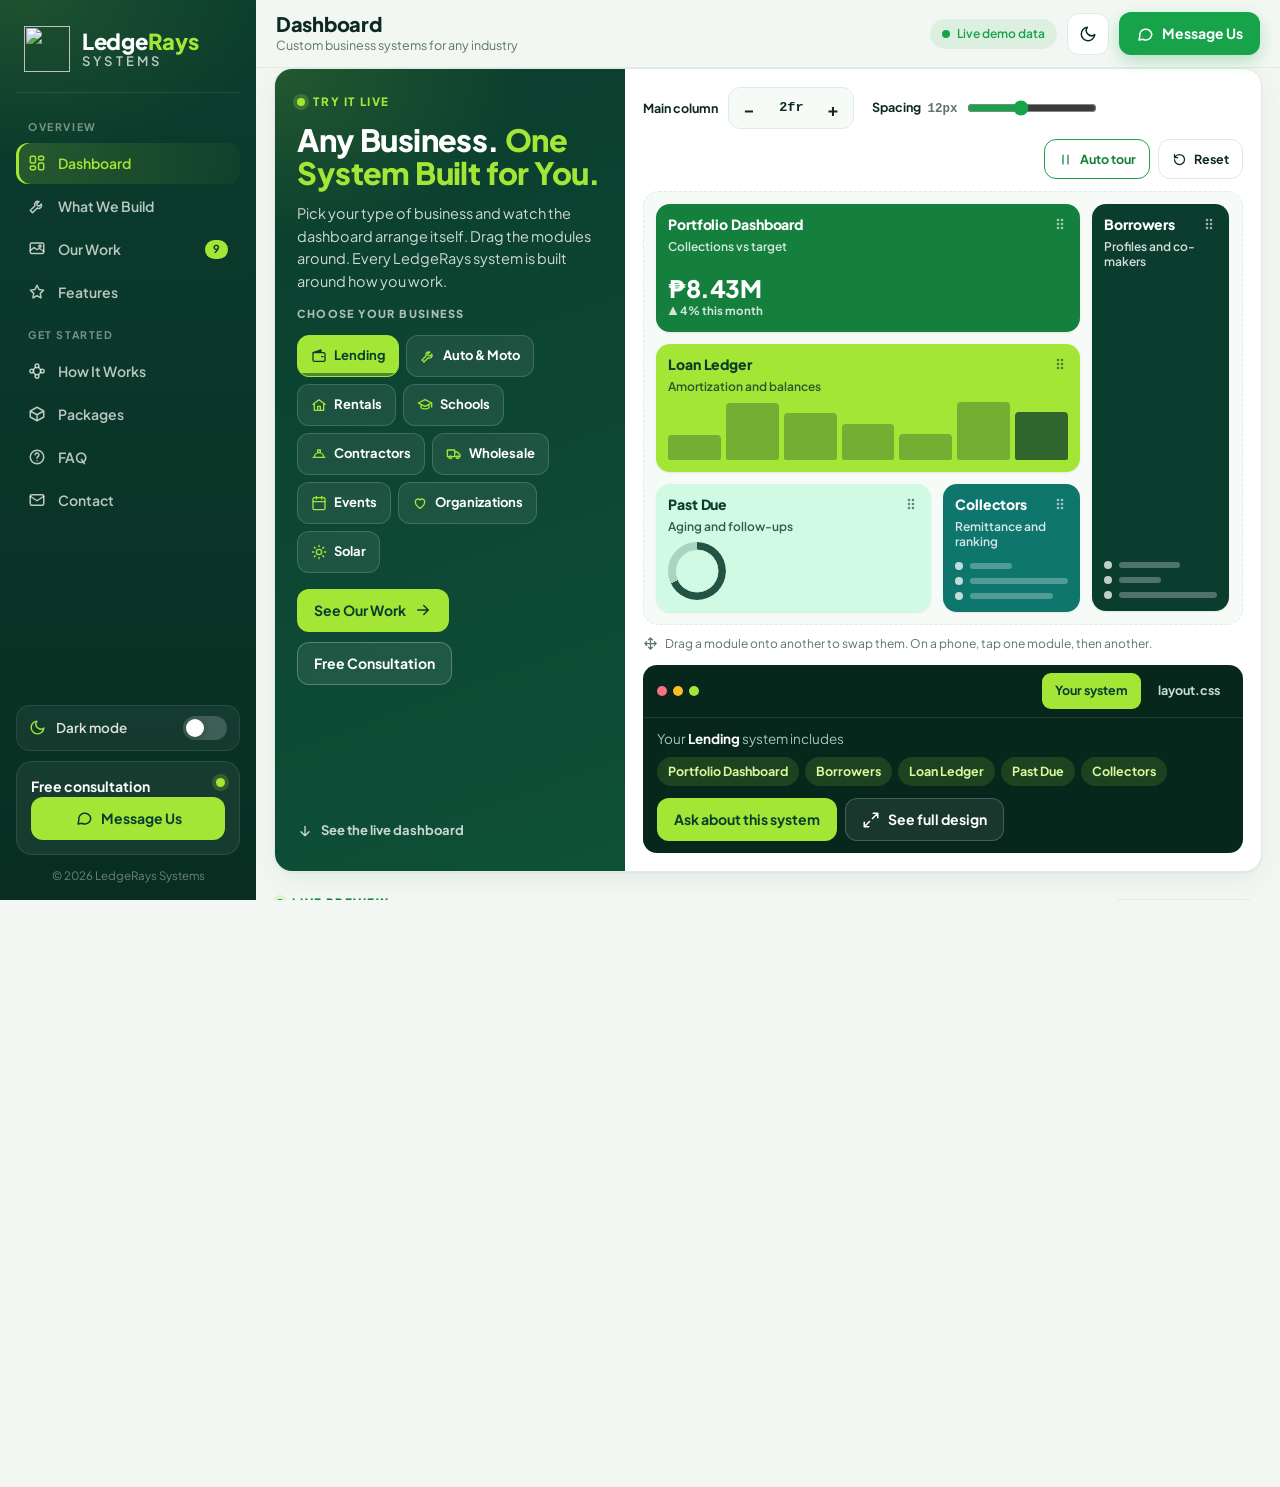
==== index.html @ f9906347 "Add files via upload" ====
<!doctype html>
<html lang="en" data-bs-theme="light">
<head>
  <meta charset="utf-8">
  <meta name="viewport" content="width=device-width, initial-scale=1, viewport-fit=cover">
  <title>LedgeRays Systems | Custom Business Systems for Any Industry</title>
  <meta name="description" content="LedgeRays Systems builds custom business systems for any industry: real-time dashboards, interactive charts and reports, and all your records in one place. Works on laptop, tablet and phone.">
  <meta name="theme-color" content="#0B3D2E">

  <!-- Facebook / social link preview
       After uploading, replace "assets/og-image.jpg" below with the FULL link, e.g.
       https://YOUR-GITHUB-USERNAME.github.io/YOUR-REPO/assets/og-image.jpg -->
  <meta property="og:type" content="website">
  <meta property="og:url" content="https://ledgerays.github.io/">
  <meta property="og:site_name" content="LedgeRays Systems">
  <meta property="og:title" content="LedgeRays Systems | Any Business. One System Built for You.">
  <meta property="og:description" content="Custom business systems with real-time dashboards, interactive charts and reports. Built around how your business works.">
  <meta property="og:image" content="https://ledgerays.github.io/assets/og-image.jpg">
  <meta property="og:image:width" content="1200">
  <meta property="og:image:height" content="630">
  <meta name="twitter:card" content="summary_large_image">

  <link rel="icon" type="image/svg+xml" href="assets/favicon.svg">
  <link rel="icon" type="image/png" sizes="32x32" href="assets/favicon-32.png">
  <link rel="apple-touch-icon" href="assets/apple-touch-icon.png">

  <link rel="preconnect" href="https://fonts.googleapis.com">
  <link rel="preconnect" href="https://fonts.gstatic.com" crossorigin>
  <link href="https://fonts.googleapis.com/css2?family=Plus+Jakarta+Sans:wght@400;500;600;700;800&display=swap" rel="stylesheet">
  <link href="https://cdn.jsdelivr.net/npm/bootstrap@5.3.3/dist/css/bootstrap.min.css" rel="stylesheet">
  <link href="css/style.css" rel="stylesheet">
  <script>
    // apply saved theme before paint (avoids a flash)
    try { var t = localStorage.getItem('lr-theme'); if (t) document.documentElement.setAttribute('data-bs-theme', t); } catch (e) {}
  </script>
</head>
<body>

<!-- Reusable SVG icons -->
<svg width="0" height="0" style="position:absolute" aria-hidden="true">
  <defs>
    <symbol id="i-dash" viewBox="0 0 24 24"><rect x="3" y="3" width="7" height="9" rx="2"/><rect x="14" y="3" width="7" height="5" rx="2"/><rect x="14" y="12" width="7" height="9" rx="2"/><rect x="3" y="16" width="7" height="5" rx="2"/></symbol>
    <symbol id="i-build" viewBox="0 0 24 24"><path d="M14.7 6.3a4 4 0 00-5.4 5.4L3 18l3 3 6.3-6.3a4 4 0 005.4-5.4l-2.6 2.6-2.8-.6-.6-2.8z"/></symbol>
    <symbol id="i-samples" viewBox="0 0 24 24"><rect x="3" y="4" width="18" height="14" rx="2"/><path d="M3 14l5-4 4 3 3-2 6 4"/><circle cx="16" cy="8" r="1.5"/></symbol>
    <symbol id="i-star" viewBox="0 0 24 24"><path d="M12 3l2.7 5.6 6.1.9-4.4 4.3 1 6.1L12 17l-5.4 2.9 1-6.1-4.4-4.3 6.1-.9z"/></symbol>
    <symbol id="i-steps" viewBox="0 0 24 24"><circle cx="5" cy="12" r="2.5"/><circle cx="19" cy="12" r="2.5"/><circle cx="12" cy="5" r="2.5"/><circle cx="12" cy="19" r="2.5"/><path d="M7 10.5l3-3.5M14 7l3 3.5M17 13.5l-3 3.5M10 17l-3-3.5"/></symbol>
    <symbol id="i-box" viewBox="0 0 24 24"><path d="M21 8l-9-5-9 5 9 5 9-5zM3 8v8l9 5 9-5V8M12 13v8"/></symbol>
    <symbol id="i-help" viewBox="0 0 24 24"><circle cx="12" cy="12" r="9"/><path d="M9.5 9a2.5 2.5 0 015 .5c0 1.7-2.5 2.2-2.5 4M12 17h.01"/></symbol>
    <symbol id="i-mail" viewBox="0 0 24 24"><rect x="3" y="5" width="18" height="14" rx="2"/><path d="M3 7l9 6 9-6"/></symbol>
    <symbol id="i-chat" viewBox="0 0 24 24"><path d="M21 12a8 8 0 01-11.8 7L4 20l1.1-4.6A8 8 0 1121 12z"/></symbol>
    <symbol id="i-fb" viewBox="0 0 24 24"><path d="M14 8h3V4h-3a4 4 0 00-4 4v3H7v4h3v6h4v-6h3l1-4h-4V8z"/></symbol>
    <symbol id="i-sun" viewBox="0 0 24 24"><circle cx="12" cy="12" r="4"/><path d="M12 2v2M12 20v2M4.9 4.9l1.4 1.4M17.7 17.7l1.4 1.4M2 12h2M20 12h2M4.9 19.1l1.4-1.4M17.7 6.3l1.4-1.4"/></symbol>
    <symbol id="i-moon" viewBox="0 0 24 24"><path d="M21 12.8A9 9 0 1111.2 3a7 7 0 009.8 9.8z"/></symbol>
    <symbol id="i-menu" viewBox="0 0 24 24"><path d="M4 6h16M4 12h16M4 18h16"/></symbol>
    <symbol id="i-check" viewBox="0 0 24 24"><path d="M5 12.5l4.5 4.5L19 7.5"/></symbol>
    <symbol id="i-chart" viewBox="0 0 24 24"><path d="M4 20V10M10 20V4M16 20v-7M22 20H2"/></symbol>
    <symbol id="i-users" viewBox="0 0 24 24"><circle cx="9" cy="8" r="4"/><path d="M2 21c0-4 3-6 7-6s7 2 7 6M17 11a3 3 0 100-6M22 21c0-3-2-5-4-5.5"/></symbol>
    <symbol id="i-receipt" viewBox="0 0 24 24"><path d="M6 3h12v18l-3-2-3 2-3-2-3 2zM9 8h6M9 12h6M9 16h3"/></symbol>
    <symbol id="i-cal" viewBox="0 0 24 24"><rect x="3" y="4" width="18" height="18" rx="2"/><path d="M3 10h18M8 2v4M16 2v4"/></symbol>
    <symbol id="i-clip" viewBox="0 0 24 24"><path d="M9 4h6v3H9zM6 6H4v15h16V6h-2M8 12h8M8 16h5"/></symbol>
    <symbol id="i-wallet" viewBox="0 0 24 24"><path d="M3 7h16a2 2 0 012 2v9a2 2 0 01-2 2H5a2 2 0 01-2-2zM3 7l12-4v4M16 13h2"/></symbol>
    <symbol id="i-plus" viewBox="0 0 24 24"><path d="M12 5v14M5 12h14"/></symbol>
    <symbol id="i-devices" viewBox="0 0 24 24"><rect x="2" y="4" width="14" height="10" rx="1.5"/><path d="M1 17h16"/><rect x="17" y="8" width="5" height="11" rx="1.2"/></symbol>
    <symbol id="i-bolt" viewBox="0 0 24 24"><path d="M13 2L4 14h7l-1 8 9-12h-7z"/></symbol>
    <symbol id="i-lock" viewBox="0 0 24 24"><rect x="4" y="10" width="16" height="11" rx="2"/><path d="M8 10V7a4 4 0 018 0v3"/></symbol>
    <symbol id="i-layers" viewBox="0 0 24 24"><path d="M12 3l9 5-9 5-9-5 9-5zM3 13l9 5 9-5"/></symbol>
    <symbol id="i-folder" viewBox="0 0 24 24"><path d="M3 6a2 2 0 012-2h4l2 2h8a2 2 0 012 2v10a2 2 0 01-2 2H5a2 2 0 01-2-2z"/></symbol>
    <symbol id="i-arrow" viewBox="0 0 24 24"><path d="M5 12h14M13 6l6 6-6 6"/></symbol>
    <symbol id="i-expand" viewBox="0 0 24 24"><path d="M15 3h6v6M9 21H3v-6M21 3l-7 7M3 21l7-7"/></symbol>
    <symbol id="i-down" viewBox="0 0 24 24"><path d="M12 5v14M6 13l6 6 6-6"/></symbol>
    <symbol id="i-play" viewBox="0 0 24 24"><path d="M7 5l12 7-12 7z"/></symbol>
    <symbol id="i-pause" viewBox="0 0 24 24"><path d="M8 5v14M16 5v14"/></symbol>
    <symbol id="i-reset" viewBox="0 0 24 24"><path d="M4 12a8 8 0 108-8 8 8 0 00-6 2.7L4 9M4 4v5h5"/></symbol>
    <symbol id="i-move" viewBox="0 0 24 24"><path d="M12 3v18M3 12h18M12 3l-3 3M12 3l3 3M12 21l-3-3M12 21l3-3M3 12l3-3M3 12l3 3M21 12l-3-3M21 12l-3 3"/></symbol>
    <symbol id="i-grip" viewBox="0 0 24 24"><circle cx="9" cy="6" r="1"/><circle cx="15" cy="6" r="1"/><circle cx="9" cy="12" r="1"/><circle cx="15" cy="12" r="1"/><circle cx="9" cy="18" r="1"/><circle cx="15" cy="18" r="1"/></symbol>
    <symbol id="i-home" viewBox="0 0 24 24"><path d="M3 11l9-7 9 7M5 9.5V20h14V9.5M10 20v-6h4v6"/></symbol>
    <symbol id="i-cap" viewBox="0 0 24 24"><path d="M2 9l10-5 10 5-10 5zM6 11v5c3 2.5 9 2.5 12 0v-5M22 9v6"/></symbol>
    <symbol id="i-hat" viewBox="0 0 24 24"><path d="M3 17h18M5 17a7 7 0 0114 0M10 10V6h4v4"/></symbol>
    <symbol id="i-truck" viewBox="0 0 24 24"><path d="M2 6h11v10H2zM13 9h4l4 4v3h-8M6.5 19a2 2 0 100-4 2 2 0 000 4zM17.5 19a2 2 0 100-4 2 2 0 000 4z"/></symbol>
    <symbol id="i-heart" viewBox="0 0 24 24"><path d="M12 20s-7-4.4-7-10a4 4 0 017-2.6A4 4 0 0119 10c0 5.6-7 10-7 10z"/></symbol>
    <symbol id="i-wrench" viewBox="0 0 24 24"><path d="M14.7 6.3a4 4 0 00-5.4 5.4L3 18l3 3 6.3-6.3a4 4 0 005.4-5.4l-2.6 2.6-2.8-.6-.6-2.8z"/></symbol>
  </defs>
</svg>

<div class="app">

  <!-- ================= SIDEBAR (offcanvas on tablet portrait & phones) ================= -->
  <aside class="sidebar offcanvas-lg offcanvas-start" tabindex="-1" id="sidebar" aria-label="Main navigation">
    <div class="sidebar-inner">
      <a href="#dashboard" class="brand" data-go="dashboard" aria-label="LedgeRays Systems home">
        <img src="assets/logo-mark.svg" alt="" class="brand-mark" width="46" height="46">
        <span class="brand-text"><span class="brand-l1">Ledge<b>Rays</b></span><span class="brand-l2">Systems</span></span>
      </a>
      <button type="button" class="btn-close btn-close-white d-lg-none sidebar-close" data-bs-dismiss="offcanvas" data-bs-target="#sidebar" aria-label="Close menu"></button>

      <nav class="side-nav nav flex-column" role="tablist">
        <div class="side-label">Overview</div>
        <a class="nav-link active" href="#dashboard" data-go="dashboard" role="tab"><svg class="ic"><use href="#i-dash"/></svg>Dashboard</a>
        <a class="nav-link" href="#build" data-go="build" role="tab"><svg class="ic"><use href="#i-build"/></svg>What We Build</a>
        <a class="nav-link" href="#work" data-go="work" role="tab"><svg class="ic"><use href="#i-samples"/></svg>Our Work<span class="badge-count">9</span></a>
        <a class="nav-link" href="#features" data-go="features" role="tab"><svg class="ic"><use href="#i-star"/></svg>Features</a>
        <div class="side-label">Get Started</div>
        <a class="nav-link" href="#process" data-go="process" role="tab"><svg class="ic"><use href="#i-steps"/></svg>How It Works</a>
        <a class="nav-link" href="#packages" data-go="packages" role="tab"><svg class="ic"><use href="#i-box"/></svg>Packages</a>
        <a class="nav-link" href="#faq" data-go="faq" role="tab"><svg class="ic"><use href="#i-help"/></svg>FAQ</a>
        <a class="nav-link" href="#contact" data-go="contact" role="tab"><svg class="ic"><use href="#i-mail"/></svg>Contact</a>
      </nav>

      <div class="side-theme">
        <svg class="ic"><use href="#i-moon"/></svg><span>Dark mode</span>
        <button type="button" class="switch" id="themeSwitch" role="switch" aria-checked="false" aria-label="Dark mode"><i></i></button>
      </div>
      <div class="side-cta">
        <span class="side-cta-dot"></span>
        <b>Free consultation</b>
        <p>Tell us how your business works. We'll show you what your system could look like.</p>
        <a href="https://m.me/LedgeRays" target="_blank" rel="noopener" class="btn btn-lime w-100"><svg class="ic"><use href="#i-chat"/></svg>Message Us</a>
      </div>
      <div class="side-foot">© <span id="yr">2026</span> LedgeRays Systems</div>
    </div>
  </aside>

  <!-- ================= MAIN ================= -->
  <div class="main">
    <header class="topbar">
      <button class="icon-btn d-lg-none" type="button" data-bs-toggle="offcanvas" data-bs-target="#sidebar" aria-controls="sidebar" aria-label="Open menu"><svg class="ic"><use href="#i-menu"/></svg></button>
      <a href="#dashboard" data-go="dashboard" class="top-logo d-lg-none" aria-label="LedgeRays Systems home"><img src="assets/logo-mark.svg" alt="" width="34" height="34"><span>Ledge<b>Rays</b></span></a>
      <div class="top-title">
        <h1 id="pageTitle">Dashboard</h1>
        <p id="pageSub">Custom business systems for any industry</p>
      </div>
      <div class="top-actions">
        <span class="live-pill d-none d-md-inline-flex"><i></i>Live demo data</span>
        <button class="icon-btn" type="button" id="themeToggle" aria-label="Toggle light or dark mode"><svg class="ic ic-moon"><use href="#i-moon"/></svg><svg class="ic ic-sun"><use href="#i-sun"/></svg></button>
        <a href="https://m.me/LedgeRays" target="_blank" rel="noopener" class="btn btn-brand"><svg class="ic"><use href="#i-chat"/></svg><span class="d-none d-sm-inline">Message Us</span></a>
      </div>
    </header>

    <main class="content tab-content">

      <!-- ================= 1. DASHBOARD ================= -->
      <section class="tab-pane fade show active" id="tab-dashboard" data-title="Dashboard" data-sub="Custom business systems for any industry">
        <div class="fit dash-fit">
          <!-- ===== Interactive hero: Build Your System ===== -->
          <div class="card-x lb-hero" id="lbHero">
            <div class="lb-side">
              <span class="lb-eyebrow"><i></i>Try it live</span>
              <h2>Any Business. <span>One System Built for You.</span></h2>
              <p>Pick your type of business and watch the dashboard arrange itself. Drag the modules around. Every LedgeRays system is built around how you work.</p>
              <div class="lb-label" id="lbTabsLabel">Choose your business</div>
              <div class="lb-tabs" id="lbTabs" role="tablist" aria-labelledby="lbTabsLabel"></div>
              <div class="hero-btns">
                <a href="#work" data-go="work" class="btn btn-lime">See Our Work<svg class="ic"><use href="#i-arrow"/></svg></a>
                <a href="#contact" data-go="contact" class="btn btn-ghost">Free Consultation</a>
              </div>
              <button type="button" class="lb-next" id="lbNext"><svg class="ic"><use href="#i-down"/></svg>See the live dashboard</button>
            </div>

            <div class="lb-main">
              <div class="lb-tools">
                <div class="lb-tool">
                  <span class="lb-tool-l" id="lbFrLabel">Main column</span>
                  <div class="lb-step" role="group" aria-labelledby="lbFrLabel">
                    <button type="button" id="lbFrDown" aria-label="Make the main column narrower">&minus;</button>
                    <output id="lbFr" aria-live="polite">2fr</output>
                    <button type="button" id="lbFrUp" aria-label="Make the main column wider">+</button>
                  </div>
                </div>
                <label class="lb-tool lb-range">
                  <span class="lb-tool-l">Spacing <output id="lbGapOut">12px</output></span>
                  <input type="range" id="lbGap" min="4" max="24" step="2" value="12">
                </label>
                <div class="lb-tool-end">
                  <button type="button" class="lb-pill" id="lbTour" aria-pressed="true"><svg class="ic ic-pause"><use href="#i-pause"/></svg><svg class="ic ic-play"><use href="#i-play"/></svg><span>Auto tour</span></button>
                  <button type="button" class="lb-pill" id="lbReset"><svg class="ic"><use href="#i-reset"/></svg>Reset</button>
                </div>
              </div>

              <div class="lb-grid" id="lbGrid" aria-label="Dashboard layout preview. Select a module, then select another to swap them."></div>
              <p class="lb-hint"><svg class="ic"><use href="#i-move"/></svg>Drag a module onto another to swap them. On a phone, tap one module, then another.</p>
              <p class="visually-hidden" id="lbLive" aria-live="polite"></p>

              <div class="lb-panel">
                <div class="lb-panel-head">
                  <span class="lb-dots" aria-hidden="true"><i></i><i></i><i></i></span>
                  <div class="lb-seg" role="tablist" aria-label="Panel view">
                    <button type="button" role="tab" id="lbTabSum" aria-selected="true" aria-controls="lbSum" class="on">Your system</button>
                    <button type="button" role="tab" id="lbTabCss" aria-selected="false" aria-controls="lbCss">layout.css</button>
                  </div>
                </div>
                <div class="lb-panel-body" id="lbSum" role="tabpanel" aria-labelledby="lbTabSum">
                  <div class="lb-sum-txt">
                    <span>Your <b id="lbSumName">Lending</b> system includes</span>
                    <div class="lb-mods" id="lbMods"></div>
                  </div>
                  <div class="lb-sum-btns">
                    <a href="#contact" data-go="contact" class="btn btn-lime" id="lbAsk">Ask about this system</a>
                    <button type="button" class="btn lb-btn-dark" id="lbSee"><svg class="ic"><use href="#i-expand"/></svg>See full design</button>
                  </div>
                </div>
                <div class="lb-panel-body lb-code" id="lbCss" role="tabpanel" aria-labelledby="lbTabCss" hidden><pre><code id="lbCode"></code></pre></div>
              </div>
            </div>
          </div>

          <!-- ===== Live dashboard (second screen) ===== -->
          <div class="dash-live" id="dashLive">
          <div class="live-head">
            <div><span class="lb-eyebrow dark"><i></i>Live preview</span><h3>A dashboard that updates as you work</h3></div>
            <a href="#work" data-go="work" class="btn btn-ghost">See Our Work<svg class="ic"><use href="#i-arrow"/></svg></a>
          </div>
          <div class="grid g-kpi">
            <div class="card-x kpi" data-kpi="0"><div class="kpi-top"><span class="kpi-ic"><svg class="ic"><use href="#i-wallet"/></svg></span>Sales This Month</div><b class="count" data-to="1284500" data-prefix="₱">₱0</b><small><em class="up">▲ 12.4%</em> vs last month</small><svg class="spark" viewBox="0 0 100 30" preserveAspectRatio="none"><path d="M0 24 L12 20 L24 22 L36 15 L48 17 L60 11 L72 13 L84 7 L100 4"/></svg></div>
            <div class="card-x kpi" data-kpi="1"><div class="kpi-top"><span class="kpi-ic"><svg class="ic"><use href="#i-clip"/></svg></span>Records Today</div><b class="count" id="liveRecords" data-to="3482">0</b><small><em class="up live-dot">Live</em> updating in real time</small><svg class="spark" viewBox="0 0 100 30" preserveAspectRatio="none"><path d="M0 20 L10 22 L20 16 L30 18 L40 12 L50 15 L60 9 L70 12 L80 8 L90 10 L100 5"/></svg></div>
            <div class="card-x kpi" data-kpi="2"><div class="kpi-top"><span class="kpi-ic"><svg class="ic"><use href="#i-users"/></svg></span>Active Clients</div><b class="count" data-to="312">0</b><small><em class="up">▲ 18</em> new this month</small><svg class="spark" viewBox="0 0 100 30" preserveAspectRatio="none"><path d="M0 26 L14 24 L28 21 L42 20 L56 16 L70 14 L84 10 L100 8"/></svg></div>
            <div class="card-x kpi" data-kpi="3"><div class="kpi-top"><span class="kpi-ic"><svg class="ic"><use href="#i-chart"/></svg></span>Target Reached</div><b class="count" data-to="92" data-suffix="%">0%</b><small>₱1.28M of ₱1.4M goal</small><div class="progress kpi-progress" role="progressbar" aria-label="Target reached" aria-valuenow="92" aria-valuemin="0" aria-valuemax="100"><div class="progress-bar grow" style="--w:92%"></div></div></div>
          </div>

          <div class="grid g-panels">
            <div class="card-x chart-card p-line">
              <div class="card-head">
                <h3>Sales vs Target</h3>
                <span class="keys"><span><i class="k-sales"></i>Sales</span><span><i class="k-target"></i>Target</span></span>
                <div class="seg" role="group" aria-label="Chart range">
                  <button type="button" class="on" data-range="6">6M</button>
                  <button type="button" data-range="12">12M</button>
                </div>
              </div>
              <div class="chart-wrap"><canvas id="lineChart" aria-label="Sales line chart" role="img"></canvas></div>
            </div>
            <div class="card-x chart-card p-donut">
              <div class="card-head"><h3>Sales by Category</h3><small class="muted-sm">tap to filter</small></div>
              <div class="donut-body">
                <div class="donut-canvas"><canvas id="donutChart" aria-label="Sales by category donut chart" role="img"></canvas></div>
                <ul class="d-legend" id="donutLegend"></ul>
              </div>
            </div>
            <div class="card-x p-feed">
              <div class="card-head"><h3>Live Activity</h3><span class="live-pill sm"><i></i>Live</span></div>
              <ul class="feed" id="feed" aria-live="polite"></ul>
            </div>
            <div class="card-x chart-card p-bar">
              <div class="card-head">
                <h3>Records per Day</h3>
                <div class="seg" role="group" aria-label="Week">
                  <button type="button" class="on" data-week="0">This week</button>
                  <button type="button" data-week="1">Last week</button>
                </div>
              </div>
              <div class="chart-wrap"><canvas id="barChart" aria-label="Records per day bar chart" role="img"></canvas></div>
            </div>
            <div class="card-x p-tg">
              <div class="card-head">
                <h3 id="tgTitle" class="visually-hidden">Today's Tasks</h3>
                <div class="seg seg-full" role="tablist" aria-label="Tasks or goals">
                  <button type="button" class="on" data-tg="tasks" role="tab" aria-selected="true">Today's Tasks</button>
                  <button type="button" data-tg="goals" role="tab" aria-selected="false">Monthly Goals</button>
                </div>
              </div>
              <div class="tg-pane on" id="tgTasks"><div class="tasks" id="tasks"></div><small class="muted-sm tg-foot" id="taskCount">1 of 5 done</small></div>
              <div class="tg-pane" id="tgGoals"><div class="goals" id="goals"></div><small class="muted-sm tg-foot">October goals</small></div>
            </div>
          </div>
          </div>
        </div>
      </section>

      <!-- ================= 2. WHAT WE BUILD ================= -->
      <section class="tab-pane fade" id="tab-build" data-title="What We Build" data-sub="Every module is designed around your business">
        <div class="fit">
          <div class="grid g-3x3">
            <div class="card-x tile"><span class="tile-ic"><svg class="ic"><use href="#i-dash"/></svg></span><h3>Business Dashboards</h3><p>See sales, expenses, balances and performance at a glance, updated as you work.</p></div>
            <div class="card-x tile"><span class="tile-ic"><svg class="ic"><use href="#i-users"/></svg></span><h3>Client &amp; Customer Records</h3><p>Profiles, history, accounts and notes for every client, member, tenant or student.</p></div>
            <div class="card-x tile"><span class="tile-ic"><svg class="ic"><use href="#i-receipt"/></svg></span><h3>Sales &amp; Billing</h3><p>Invoices, statements, collections and running balances without manual computing.</p></div>
            <div class="card-x tile"><span class="tile-ic"><svg class="ic"><use href="#i-box"/></svg></span><h3>Inventory &amp; Stock</h3><p>Stock levels, movements and low-stock alerts so you reorder on time.</p></div>
            <div class="card-x tile"><span class="tile-ic"><svg class="ic"><use href="#i-clip"/></svg></span><h3>Job Orders &amp; Projects</h3><p>Track every job or project from start to finish, with status, costs and progress.</p></div>
            <div class="card-x tile"><span class="tile-ic"><svg class="ic"><use href="#i-cal"/></svg></span><h3>Bookings &amp; Scheduling</h3><p>Calendars, reservations and reminders for appointments, events and deliveries.</p></div>
            <div class="card-x tile"><span class="tile-ic"><svg class="ic"><use href="#i-wallet"/></svg></span><h3>Staff &amp; Payroll</h3><p>Attendance, commissions, cash advances and payroll summaries in one place.</p></div>
            <div class="card-x tile"><span class="tile-ic"><svg class="ic"><use href="#i-chart"/></svg></span><h3>Reports &amp; Analytics</h3><p>Daily, monthly and yearly reports with charts you can filter and print.</p></div>
            <div class="card-x tile tile-accent"><span class="tile-ic"><svg class="ic"><use href="#i-plus"/></svg></span><h3>Your Custom Module</h3><p>Have a process no software covers? We build the section your business needs.</p></div>
          </div>
        </div>
      </section>

      <!-- ================= 3. SAMPLE DESIGNS ================= -->
      <section class="tab-pane fade" id="tab-work" data-title="Our Work" data-sub="9 business systems we designed, each for a different industry">
        <div class="fit">
          <div class="filter-row">
            <div class="chips chips-filter" id="filters" role="group" aria-label="Filter designs"></div>
            <span class="filter-note">Tap a design to enlarge</span>
          </div>
          <div class="grid g-work" id="portfolio"></div>
        </div>
      </section>

      <!-- ================= 4. FEATURES ================= -->
      <section class="tab-pane fade" id="tab-features" data-title="Features" data-sub="What every LedgeRays system includes">
        <div class="fit">
          <div class="grid g-3x2">
            <div class="card-x feat"><span class="feat-ic"><svg class="ic"><use href="#i-bolt"/></svg></span><h3>Real-Time Dashboard Tracking</h3><p>Numbers update the moment a record is saved. No waiting for end-of-day tallies.</p></div>
            <div class="card-x feat"><span class="feat-ic"><svg class="ic"><use href="#i-chart"/></svg></span><h3>Interactive Charts &amp; Reports</h3><p>Hover, filter and switch date ranges to see the story behind your numbers.</p></div>
            <div class="card-x feat"><span class="feat-ic"><svg class="ic"><use href="#i-folder"/></svg></span><h3>All Records in One Place</h3><p>No more scattered notebooks, sheets and chat messages. Search anything in seconds.</p></div>
            <div class="card-x feat"><span class="feat-ic"><svg class="ic"><use href="#i-devices"/></svg></span><h3>Works on Any Device</h3><p>Use it on a laptop at the office, a tablet on the floor or a phone in the field.</p></div>
            <div class="card-x feat"><span class="feat-ic"><svg class="ic"><use href="#i-layers"/></svg></span><h3>Built Around Your Process</h3><p>Your sections, your terms, your workflow. Not a one-size-fits-all template.</p></div>
            <div class="card-x feat"><span class="feat-ic"><svg class="ic"><use href="#i-lock"/></svg></span><h3>Secure Access</h3><p>User logins so only your team can see and update your business data.</p></div>
          </div>
          <div class="card-x strip">
            <b>Your system, your brand:</b>
            <span><svg class="ic"><use href="#i-check"/></svg>Your logo &amp; colors</span>
            <span><svg class="ic"><use href="#i-check"/></svg>Light &amp; dark mode</span>
            <span><svg class="ic"><use href="#i-check"/></svg>Printable reports</span>
            <span><svg class="ic"><use href="#i-check"/></svg>Room to grow</span>
          </div>
        </div>
      </section>

      <!-- ================= 5. HOW IT WORKS ================= -->
      <section class="tab-pane fade" id="tab-process" data-title="How It Works" data-sub="From first chat to a working system in 4 steps">
        <div class="fit">
          <div class="steps">
            <div class="card-x step"><span class="step-n">01</span><h3>Free Consultation</h3><p>We talk about your business, how you work today and what you want to track.</p><span class="step-tag">Message or call</span></div>
            <div class="card-x step"><span class="step-n">02</span><h3>Design</h3><p>We map your sections and show you a preview of your dashboard before building.</p><span class="step-tag">You review &amp; approve</span></div>
            <div class="card-x step"><span class="step-n">03</span><h3>Build &amp; Test</h3><p>We build your system, move in your existing records and test it with real scenarios.</p><span class="step-tag">Excel data welcome</span></div>
            <div class="card-x step"><span class="step-n">04</span><h3>Launch &amp; Support</h3><p>We set it up on your devices, train your team and stay available for changes.</p><span class="step-tag">Ongoing support</span></div>
          </div>
          <div class="grid g-2">
            <div class="card-x note">
              <h3>What to prepare</h3>
              <ul class="checks">
                <li><svg class="ic"><use href="#i-check"/></svg>A quick walk-through of your daily process</li>
                <li><svg class="ic"><use href="#i-check"/></svg>Sample forms, notebooks or Excel files you use now</li>
                <li><svg class="ic"><use href="#i-check"/></svg>The reports you wish you had</li>
              </ul>
            </div>
            <div class="card-x note note-dark">
              <h3>Clear timeline from day one</h3>
              <p>After your free consultation, we give you a clear scope and schedule for your system, so you know exactly what to expect from day one.</p>
              <a href="#contact" data-go="contact" class="btn btn-lime">Start with a free consultation<svg class="ic"><use href="#i-arrow"/></svg></a>
            </div>
          </div>
        </div>
      </section>

      <!-- ================= 6. PACKAGES ================= -->
      <section class="tab-pane fade" id="tab-packages" data-title="Packages" data-sub="Choose a starting point. Every package is customized.">
        <div class="fit">
          <div class="grid g-3">
            <div class="card-x plan">
              <span class="plan-tag">Starter</span>
              <h3>For small businesses</h3>
              <div class="plan-price">Custom quote</div>
              <ul class="checks">
                <li><svg class="ic"><use href="#i-check"/></svg>Main dashboard</li>
                <li><svg class="ic"><use href="#i-check"/></svg>Up to 3 sections</li>
                <li><svg class="ic"><use href="#i-check"/></svg>Basic reports</li>
                <li><svg class="ic"><use href="#i-check"/></svg>Works on any device</li>
                <li><svg class="ic"><use href="#i-check"/></svg>1 user account</li>
              </ul>
              <a href="#contact" data-go="contact" class="btn btn-ghost w-100">Ask about Starter</a>
            </div>
            <div class="card-x plan plan-pop">
              <span class="plan-badge">Most popular</span>
              <span class="plan-tag">Business</span>
              <h3>For growing businesses</h3>
              <div class="plan-price">Custom quote</div>
              <ul class="checks">
                <li><svg class="ic"><use href="#i-check"/></svg>Everything in Starter</li>
                <li><svg class="ic"><use href="#i-check"/></svg>Up to 6 sections</li>
                <li><svg class="ic"><use href="#i-check"/></svg>Interactive charts &amp; reports</li>
                <li><svg class="ic"><use href="#i-check"/></svg>Multiple user accounts</li>
                <li><svg class="ic"><use href="#i-check"/></svg>Excel data migration</li>
              </ul>
              <a href="#contact" data-go="contact" class="btn btn-lime w-100">Ask about Business</a>
            </div>
            <div class="card-x plan">
              <span class="plan-tag">Pro</span>
              <h3>For multi-branch operations</h3>
              <div class="plan-price">Custom quote</div>
              <ul class="checks">
                <li><svg class="ic"><use href="#i-check"/></svg>Everything in Business</li>
                <li><svg class="ic"><use href="#i-check"/></svg>Unlimited sections</li>
                <li><svg class="ic"><use href="#i-check"/></svg>Multiple branches</li>
                <li><svg class="ic"><use href="#i-check"/></svg>Advanced analytics</li>
                <li><svg class="ic"><use href="#i-check"/></svg>Priority support</li>
              </ul>
              <a href="#contact" data-go="contact" class="btn btn-ghost w-100">Ask about Pro</a>
            </div>
          </div>
          <div class="card-x strip addons">
            <b>Add-ons:</b>
            <span><svg class="ic"><use href="#i-plus"/></svg>Extra section</span>
            <span><svg class="ic"><use href="#i-plus"/></svg>Additional users</span>
            <span><svg class="ic"><use href="#i-plus"/></svg>Custom reports</span>
            <span><svg class="ic"><use href="#i-plus"/></svg>Team training</span>
            <span><svg class="ic"><use href="#i-plus"/></svg>Monthly support plan</span>
          </div>
        </div>
      </section>

      <!-- ================= 7. FAQ ================= -->
      <section class="tab-pane fade" id="tab-faq" data-title="FAQ" data-sub="Common questions from business owners">
        <div class="fit">
          <div class="grid g-faq">
            <div class="accordion faq" id="faqA">
              <div class="accordion-item">
                <h3 class="accordion-header"><button class="accordion-button" type="button" data-bs-toggle="collapse" data-bs-target="#q1" aria-expanded="true">Will it work for my type of business?</button></h3>
                <div id="q1" class="accordion-collapse collapse show" data-bs-parent="#faqA"><div class="accordion-body">Yes. Every system is built from scratch around how your business runs, whatever your industry. The designs in Our Work are just examples.</div></div>
              </div>
              <div class="accordion-item">
                <h3 class="accordion-header"><button class="accordion-button collapsed" type="button" data-bs-toggle="collapse" data-bs-target="#q2">What devices can I use?</button></h3>
                <div id="q2" class="accordion-collapse collapse" data-bs-parent="#faqA"><div class="accordion-body">Laptops, desktops, tablets and phones. The layout adjusts to each screen.</div></div>
              </div>
              <div class="accordion-item">
                <h3 class="accordion-header"><button class="accordion-button collapsed" type="button" data-bs-toggle="collapse" data-bs-target="#q3">Can you move my Excel or notebook records?</button></h3>
                <div id="q3" class="accordion-collapse collapse" data-bs-parent="#faqA"><div class="accordion-body">Yes. We can bring in your existing Excel or Google Sheets data so you start with your history already in the system.</div></div>
              </div>
              <div class="accordion-item">
                <h3 class="accordion-header"><button class="accordion-button collapsed" type="button" data-bs-toggle="collapse" data-bs-target="#q4">Do I need technical skills?</button></h3>
                <div id="q4" class="accordion-collapse collapse" data-bs-parent="#faqA"><div class="accordion-body">No. If you can use Facebook, you can use your system. We also train you and your team.</div></div>
              </div>
            </div>
            <div class="accordion faq" id="faqB">
              <div class="accordion-item">
                <h3 class="accordion-header"><button class="accordion-button" type="button" data-bs-toggle="collapse" data-bs-target="#q5" aria-expanded="true">How much does it cost?</button></h3>
                <div id="q5" class="accordion-collapse collapse show" data-bs-parent="#faqB"><div class="accordion-body">Every system is priced based on the sections and features you choose. Message us for a free consultation and we'll send you a clear quote.</div></div>
              </div>
              <div class="accordion-item">
                <h3 class="accordion-header"><button class="accordion-button collapsed" type="button" data-bs-toggle="collapse" data-bs-target="#q6">How long does it take to build?</button></h3>
                <div id="q6" class="accordion-collapse collapse" data-bs-parent="#faqB"><div class="accordion-body">You'll get a clear schedule right after your free consultation, with target dates for every step.</div></div>
              </div>
              <div class="accordion-item">
                <h3 class="accordion-header"><button class="accordion-button collapsed" type="button" data-bs-toggle="collapse" data-bs-target="#q7">Can I add sections later?</button></h3>
                <div id="q7" class="accordion-collapse collapse" data-bs-parent="#faqB"><div class="accordion-body">Yes. Your system can grow with your business. Add sections, users or reports anytime.</div></div>
              </div>
              <div class="accordion-item">
                <h3 class="accordion-header"><button class="accordion-button collapsed" type="button" data-bs-toggle="collapse" data-bs-target="#q8">Do you work with businesses in other countries?</button></h3>
                <div id="q8" class="accordion-collapse collapse" data-bs-parent="#faqB"><div class="accordion-body">Yes. We work with businesses in any country through online consultations, remote setup and support.</div></div>
              </div>
            </div>
          </div>
          <div class="card-x strip faq-cta">
            <b>Still have questions?</b>
            <span class="faq-cta-text">We're happy to walk you through it.</span>
            <a href="https://m.me/LedgeRays" target="_blank" rel="noopener" class="btn btn-brand ms-auto"><svg class="ic"><use href="#i-chat"/></svg>Message Us</a>
          </div>
        </div>
      </section>

      <!-- ================= 8. CONTACT ================= -->
      <section class="tab-pane fade" id="tab-contact" data-title="Contact" data-sub="Let's talk about your business">
        <div class="fit">
          <div class="grid g-contact">
            <div class="contact-list">
              <a class="card-x contact-card" href="https://m.me/LedgeRays" target="_blank" rel="noopener"><span class="c-ic c-msg"><svg class="ic"><use href="#i-chat"/></svg></span><div><b>Messenger</b><span>Fastest way to reach us</span></div><svg class="ic c-go"><use href="#i-arrow"/></svg></a>
              <a class="card-x contact-card" href="https://www.facebook.com/LedgeRays/" target="_blank" rel="noopener"><span class="c-ic c-fb"><svg class="ic"><use href="#i-fb"/></svg></span><div><b>Facebook Page</b><span>facebook.com/LedgeRays</span></div><svg class="ic c-go"><use href="#i-arrow"/></svg></a>
              <a class="card-x contact-card" href="mailto:ledgerays@outlook.com"><span class="c-ic c-mail"><svg class="ic"><use href="#i-mail"/></svg></span><div><b>Email</b><span>ledgerays@outlook.com</span></div><svg class="ic c-go"><use href="#i-arrow"/></svg></a>
              <div class="card-x contact-promise">
                <img src="assets/logo-mark.svg" alt="" width="44" height="44">
                <p><b>Free consultation, no commitment.</b> We work with businesses in any country.</p>
              </div>
            </div>
            <form class="card-x contact-form" id="contactForm" novalidate>
              <h3>Tell us about your business</h3>
              <p class="form-sub">Send us a message and we'll get back to you within 24 hours.</p>
              <input type="text" name="_honey" class="hp" tabindex="-1" autocomplete="off" aria-hidden="true">
              <div class="form-grid">
                <label>Your name<input class="form-control" name="name" required autocomplete="name" placeholder="John Smith"></label>
                <label>Business name<input class="form-control" name="business" autocomplete="organization" placeholder="Smith Trading Co."></label>
                <label>Email<input class="form-control" type="email" name="email" required autocomplete="email" placeholder="john@example.com"></label>
                <label>Type of business<input class="form-control" name="type" placeholder="e.g. hardware store, school"></label>
                <label><span class="lbl">Mobile number</span>
                  <span class="input-group">
                    <select class="form-select code" name="code" aria-label="Country code" id="countryCode"></select>
                    <input class="form-control" name="mobile" type="tel" inputmode="tel" autocomplete="tel-national" placeholder="912 345 6789">
                  </span>
                </label>
                <label><span class="lbl">Security check: <b id="captchaQ">What is 2 + 3?</b></span><input class="form-control" name="captcha" inputmode="numeric" autocomplete="off" required placeholder="Your answer"></label>
                <label class="span-2">What do you want to track or improve?<textarea class="form-control" name="message" rows="3" required placeholder="Tell us how you manage your records today"></textarea></label>
              </div>
              <div class="form-foot">
                <span class="form-msg" id="formMsg" role="status"></span>
                <button type="submit" class="btn btn-brand" id="sendBtn"><svg class="ic"><use href="#i-mail"/></svg>Send Message</button>
              </div>
            </form>
          </div>
        </div>
      </section>

    </main>
  </div>
</div>

<!-- Phone bottom tab bar -->
<nav class="bottom-nav d-lg-none" aria-label="Quick navigation">
  <a href="#dashboard" data-go="dashboard" class="active"><svg class="ic"><use href="#i-dash"/></svg>Home</a>
  <a href="#build" data-go="build"><svg class="ic"><use href="#i-build"/></svg>Build</a>
  <a href="#work" data-go="work"><svg class="ic"><use href="#i-samples"/></svg>Our Work</a>
  <a href="#packages" data-go="packages"><svg class="ic"><use href="#i-box"/></svg>Packages</a>
  <button type="button" data-bs-toggle="offcanvas" data-bs-target="#sidebar" aria-controls="sidebar"><svg class="ic"><use href="#i-menu"/></svg>Menu</button>
</nav>

<!-- Design viewer -->
<div class="modal fade" id="viewer" tabindex="-1" aria-labelledby="viewerTitle" aria-hidden="true">
  <div class="modal-dialog modal-dialog-centered modal-xl">
    <div class="modal-content">
      <div class="modal-header">
        <div><h5 class="modal-title" id="viewerTitle">Our Work</h5><small id="viewerSub" class="text-secondary"></small></div>
        <button type="button" class="btn-close" data-bs-dismiss="modal" aria-label="Close"></button>
      </div>
      <div class="modal-body p-0"><img id="viewerImg" src="" alt="" class="w-100 d-block"></div>
      <div class="modal-footer">
        <span class="me-auto"></span>
        <button type="button" class="btn btn-ghost" id="prevBtn">‹ Prev</button>
        <button type="button" class="btn btn-ghost" id="nextBtn">Next ›</button>
        <a href="https://m.me/LedgeRays" target="_blank" rel="noopener" class="btn btn-brand">I want one like this</a>
      </div>
    </div>
  </div>
</div>

<script src="https://cdn.jsdelivr.net/npm/bootstrap@5.3.3/dist/js/bootstrap.bundle.min.js"></script>
<script src="https://cdn.jsdelivr.net/npm/chart.js@4.4.4/dist/chart.umd.min.js"></script>
<script src="js/app.js"></script>
<script src="js/builder.js"></script>
</body>
</html>
---- css/style.css ----
/* =========================================================
   LedgeRays Systems — one-page dashboard website
   Built on Bootstrap 5.3 · Emerald Finance theme
   ========================================================= */

:root{
  --deep:#0B3D2E;          /* deep green  */
  --deep-2:#0F4A38;
  --deep-3:#155C45;
  --brand:#16A34A;         /* emerald     */
  --brand-2:#15803D;
  --lime:#A3E635;          /* lime accent */
  --lime-2:#BEF264;
  --white:#FFFFFF;

  --bg:#F2F7F3;
  --card:#FFFFFF;
  --card-2:#F7FBF8;
  --line:#E1EBE4;
  --text:#0E2A20;
  --muted:#5D7568;
  --shadow:0 1px 2px rgba(11,61,46,.06),0 8px 24px rgba(11,61,46,.06);

  --side-w:256px;
  --top-h:68px;
  --gap:16px;
  --pad:20px;
  --radius:18px;

  --bs-body-font-family:'Plus Jakarta Sans','Poppins','Inter',system-ui,-apple-system,'Segoe UI',Roboto,sans-serif;
  --bs-body-bg:var(--bg);
  --bs-body-color:var(--text);
  --bs-link-color:var(--brand);
  --bs-link-hover-color:var(--brand-2);
}
[data-bs-theme="dark"]{
  --bg:#061510;
  --card:#0C2219;
  --card-2:#0F2A1F;
  --line:#1B3B2E;
  --text:#E7F3EB;
  --muted:#8FB0A0;
  --shadow:0 1px 2px rgba(0,0,0,.4),0 10px 28px rgba(0,0,0,.25);
  --bs-body-bg:var(--bg);
  --bs-body-color:var(--text);
}

*{box-sizing:border-box}
html,body{margin:0}
body{font-family:var(--bs-body-font-family);background:var(--bg);color:var(--text);-webkit-font-smoothing:antialiased;transition:background-color .25s,color .25s}
a{text-decoration:none}
h1,h2,h3,h4,h5{color:var(--text);margin:0}
p{margin:0}
.ic{width:18px;height:18px;fill:none;stroke:currentColor;stroke-width:2;stroke-linecap:round;stroke-linejoin:round;flex:none}

/* Bootstrap fallbacks (kept harmless when Bootstrap loads) */
.tab-content>.tab-pane{display:none}
.tab-content>.tab-pane.active{display:block}
.collapse:not(.show){display:none}

/* ---------- Buttons ---------- */
.btn{white-space:nowrap;display:inline-flex;align-items:center;justify-content:center;gap:8px;font-weight:700;font-size:14px;border-radius:12px;padding:10px 16px;border:1px solid transparent;transition:transform .15s,box-shadow .15s,background-color .15s}
.btn:active{transform:translateY(1px)}
.btn-brand{background:var(--brand);color:#fff;box-shadow:0 6px 16px rgba(22,163,74,.28)}
.btn-brand:hover{background:var(--brand-2);color:#fff}
.btn-lime{background:var(--lime);color:var(--deep)}
.btn-lime:hover{background:var(--lime-2);color:var(--deep)}
.btn-ghost{background:var(--card);color:var(--text);border-color:var(--line)}
.btn-ghost:hover{border-color:var(--brand);color:var(--brand)}
.icon-btn{width:42px;height:42px;border-radius:12px;border:1px solid var(--line);background:var(--card);color:var(--text);display:inline-grid;place-items:center;flex:none}
.icon-btn:hover{border-color:var(--brand);color:var(--brand)}

/* ---------- App shell ---------- */
.app{display:flex;min-height:100vh;min-height:100dvh}

/* Sidebar */
.sidebar{--bs-offcanvas-width:288px;--bs-offcanvas-bg:var(--deep);--bs-offcanvas-color:#fff;flex:none;z-index:1045}
.sidebar-inner{background:radial-gradient(420px 260px at 10% 0%,rgba(163,230,53,.12),transparent 60%),linear-gradient(180deg,var(--deep),#082E22);color:#fff;height:100%;width:100%;display:flex;flex-direction:column;padding:22px 16px 16px;position:relative;overflow-y:auto}
.brand{display:flex;align-items:center;gap:12px;padding:2px 8px 20px;border-bottom:1px solid rgba(255,255,255,.1);color:#fff}
.brand-mark{width:46px;height:46px;flex:none}
.brand-text{display:flex;flex-direction:column;line-height:1.02}
.brand-l1{font-size:22px;font-weight:800;letter-spacing:-.3px;color:#fff}
.brand-l1 b{color:var(--lime);font-weight:800}
.brand-l2{font-size:13px;font-weight:600;letter-spacing:3.2px;text-transform:uppercase;color:rgba(255,255,255,.72);margin-top:3px}
.sidebar-close{position:absolute;top:24px;right:16px}
.side-nav{margin-top:14px;gap:2px}
.side-label{font-size:10.5px;font-weight:700;letter-spacing:1.6px;text-transform:uppercase;color:rgba(255,255,255,.45);margin:12px 12px 6px}
.side-nav .nav-link{display:flex;align-items:center;gap:12px;white-space:nowrap;color:rgba(255,255,255,.72);font-weight:600;font-size:14px;padding:10px 12px;border-radius:12px;transition:background-color .15s,color .15s}
.side-nav .nav-link:hover{background:rgba(255,255,255,.06);color:#fff}
.side-nav .nav-link.active{background:linear-gradient(90deg,rgba(163,230,53,.18),rgba(163,230,53,.04));color:var(--lime);box-shadow:inset 3px 0 0 var(--lime)}
.badge-count{margin-left:auto;font-size:11px;font-weight:700;background:var(--lime);color:var(--deep);border-radius:20px;padding:1px 8px}
.side-cta{margin-top:auto;background:rgba(255,255,255,.06);border:1px solid rgba(255,255,255,.1);border-radius:16px;padding:14px;position:relative}
.side-cta b{font-size:14px;display:block}
.side-cta p{font-size:12.5px;color:rgba(255,255,255,.65);margin:4px 0 12px;line-height:1.45}
.side-cta-dot{position:absolute;top:16px;right:14px;width:9px;height:9px;border-radius:50%;background:var(--lime);box-shadow:0 0 0 4px rgba(163,230,53,.2)}
.side-foot{font-size:11.5px;color:rgba(255,255,255,.4);text-align:center;margin-top:12px}

/* Main */
.main{flex:1;min-width:0;display:flex;flex-direction:column}
.topbar{height:var(--top-h);display:flex;align-items:center;gap:14px;padding:0 var(--pad);border-bottom:1px solid var(--line);background:color-mix(in srgb,var(--bg) 85%,transparent);backdrop-filter:blur(10px);position:sticky;top:0;z-index:20;flex:none}
.top-logo{display:flex;align-items:center;gap:8px;font-weight:800;font-size:18px;color:var(--text)}
.top-logo b{color:var(--brand)}
.top-title{min-width:0}
.top-title h1{font-size:20px;font-weight:800;letter-spacing:-.3px;white-space:nowrap;overflow:hidden;text-overflow:ellipsis}
.top-title p{font-size:12.5px;color:var(--muted);white-space:nowrap;overflow:hidden;text-overflow:ellipsis}
.top-actions{margin-left:auto;display:flex;align-items:center;gap:10px}
.live-pill{align-items:center;gap:7px;font-size:12px;font-weight:600;color:var(--brand);background:rgba(22,163,74,.1);border-radius:20px;padding:6px 12px}
.live-pill i{width:8px;height:8px;border-radius:50%;background:var(--brand);animation:pulse 1.6s infinite}
@keyframes pulse{0%{box-shadow:0 0 0 0 rgba(22,163,74,.5)}70%{box-shadow:0 0 0 8px rgba(22,163,74,0)}100%{box-shadow:0 0 0 0 rgba(22,163,74,0)}}
.ic-sun{display:none}
[data-bs-theme="dark"] .ic-sun{display:block}
[data-bs-theme="dark"] .ic-moon{display:none}

.content{flex:1;padding:var(--pad)}
.tab-pane.fade{transition:opacity .2s}

/* ---------- Cards & grids ---------- */
.fit{display:flex;flex-direction:column;gap:var(--gap)}
.grid{display:grid;gap:var(--gap)}
.card-x{background:var(--card);border:1px solid var(--line);border-radius:var(--radius);padding:18px;box-shadow:var(--shadow);min-width:0}
.card-x h3{font-size:15.5px;font-weight:700}
.card-x h3 small{font-size:11.5px;font-weight:500;color:var(--muted);margin-left:6px}
.card-head{display:flex;align-items:center;justify-content:space-between;gap:10px;margin-bottom:10px}

/* Dashboard */
.g-hero,.g-kpi,.g-charts,.g-3x3,.g-4x2,.g-3x2,.g-2,.g-3,.g-faq,.g-contact{grid-template-columns:1fr}
.hero{position:relative;overflow:hidden;background:radial-gradient(500px 300px at 100% 0%,rgba(163,230,53,.25),transparent 60%),linear-gradient(135deg,var(--deep),#0E5038);color:#fff;border:0;display:flex;flex-direction:column;justify-content:center}
.hero::after{content:"";position:absolute;right:0;top:0;bottom:0;width:45%;background:repeating-linear-gradient(115deg,transparent 0 46px,rgba(163,230,53,.07) 46px 47px);pointer-events:none;-webkit-mask-image:linear-gradient(90deg,transparent,#000);mask-image:linear-gradient(90deg,transparent,#000)}
.eyebrow{font-size:11.5px;font-weight:700;letter-spacing:1.8px;text-transform:uppercase;color:var(--lime)}
.hero h2{color:#fff;font-size:clamp(24px,2.6vw,36px);font-weight:800;letter-spacing:-.6px;line-height:1.12;margin:6px 0 8px}
.hero h2 span{color:var(--lime)}
.hero p{color:rgba(255,255,255,.78);font-size:14.5px;line-height:1.55;max-width:620px}
.hero-btns{display:flex;flex-wrap:wrap;gap:10px;margin-top:16px;position:relative;z-index:1}
.hero .btn-ghost{background:rgba(255,255,255,.08);border-color:rgba(255,255,255,.25);color:#fff}
.hero .btn-ghost:hover{background:rgba(255,255,255,.14);color:#fff;border-color:var(--lime)}
.industries{display:flex;flex-direction:column;gap:12px}
.chips{display:flex;flex-wrap:wrap;gap:7px}
.chips span,.chips button{font-size:12.5px;font-weight:600;padding:6px 12px;border-radius:30px;background:var(--card-2);border:1px solid var(--line);color:var(--text)}
.chips .chip-more{background:rgba(163,230,53,.18);border-color:transparent;color:var(--deep)}
[data-bs-theme="dark"] .chips .chip-more{color:var(--lime)}
.device-row{margin-top:auto;display:flex;align-items:center;gap:8px;font-size:13px;font-weight:600;color:var(--brand)}

.kpi{display:flex;flex-direction:column;gap:6px;padding:16px 18px}
.kpi-top{display:flex;align-items:center;gap:9px;font-size:12.5px;font-weight:600;color:var(--muted)}
.kpi-ic{width:30px;height:30px;border-radius:9px;background:rgba(22,163,74,.12);color:var(--brand);display:grid;place-items:center}
.kpi-ic .ic{width:16px;height:16px}
.kpi b{font-size:clamp(20px,1.9vw,27px);font-weight:800;letter-spacing:-.5px;font-variant-numeric:tabular-nums}
.kpi small{font-size:12px;color:var(--muted)}
.kpi em{font-style:normal;font-weight:700}
.kpi .up{color:var(--brand)}
.mini-bar{display:block;height:7px;border-radius:7px;background:var(--line);overflow:hidden;margin-top:4px}
.mini-bar i{display:block;height:100%;background:linear-gradient(90deg,var(--brand),var(--lime));border-radius:7px}
.chart-card{display:flex;flex-direction:column}
.chart-wrap{position:relative;height:260px}
.seg{display:flex;background:var(--card-2);border:1px solid var(--line);border-radius:10px;padding:3px}
.seg button{border:0;background:transparent;font-size:12px;font-weight:700;color:var(--muted);padding:5px 12px;border-radius:7px}
.seg button.on{background:var(--brand);color:#fff}

/* What we build / features */
.tile{display:flex;flex-direction:column;gap:8px}
.tile-ic,.feat-ic{width:42px;height:42px;border-radius:12px;display:grid;place-items:center;background:rgba(22,163,74,.12);color:var(--brand)}
.tile-ic .ic,.feat-ic .ic{width:21px;height:21px}
.tile p,.feat p{font-size:13.5px;color:var(--muted);line-height:1.5}
.tile-accent{background:linear-gradient(135deg,var(--deep),#0E5038);border:0;color:#fff}
.tile-accent h3{color:#fff}
.tile-accent p{color:rgba(255,255,255,.75)}
.tile-accent .tile-ic{background:var(--lime);color:var(--deep)}
.feat{display:flex;flex-direction:column;gap:9px;position:relative;overflow:hidden}
.feat::after{content:"";position:absolute;right:-30px;top:-30px;width:110px;height:110px;border-radius:50%;background:rgba(163,230,53,.12)}
.feat h3{font-size:16px}
.strip{display:flex;flex-wrap:wrap;align-items:center;gap:10px 22px;padding:14px 18px}
.strip b{font-size:14px}
.strip span{display:inline-flex;align-items:center;gap:7px;font-size:13.5px;font-weight:600;color:var(--muted)}
.strip span .ic{color:var(--brand)}

/* Samples */
.filter-row{display:flex;align-items:center;justify-content:space-between;gap:10px;flex-wrap:wrap}
.chips-filter button{cursor:pointer;transition:all .15s}
.chips-filter button.on{background:var(--brand);border-color:var(--brand);color:#fff}
.filter-note{font-size:12px;color:var(--muted)}
.pf{padding:0;overflow:hidden;display:flex;flex-direction:column;cursor:pointer;transition:transform .2s,box-shadow .2s;text-align:left;width:100%;color:inherit}
.pf:hover{transform:translateY(-3px);box-shadow:0 16px 34px rgba(11,61,46,.16)}
.pf-img{position:relative;aspect-ratio:16/10;overflow:hidden;background:var(--card-2)}
.pf-img img{width:100%;height:100%;object-fit:cover;object-position:center top;display:block;transition:transform .35s}
.pf:hover .pf-img img{transform:scale(1.04)}
.pf-zoom{position:absolute;right:10px;top:10px;width:32px;height:32px;border-radius:10px;background:rgba(11,61,46,.75);color:#fff;display:grid;place-items:center;opacity:0;transition:opacity .2s}
.pf:hover .pf-zoom{opacity:1}
.pf-cap{padding:10px 14px 12px;display:flex;align-items:center;gap:10px}
.pf-cap b{font-size:13.5px;display:block;white-space:nowrap;overflow:hidden;text-overflow:ellipsis}
.pf-cap small{font-size:11.5px;color:var(--muted)}
.pf-dot{width:10px;height:10px;border-radius:50%;flex:none}
.pf.hide{display:none}

/* Process */
.steps{display:grid;gap:var(--gap);grid-template-columns:1fr;counter-reset:s}
.step{display:flex;flex-direction:column;gap:8px;position:relative;overflow:hidden}
.step::after{content:"";position:absolute;right:-40px;bottom:-40px;width:140px;height:140px;border-radius:50%;background:rgba(163,230,53,.12)}
.step-n{font-size:clamp(30px,5vh,48px)!important}
.step-n{font-size:30px;font-weight:800;color:var(--lime);-webkit-text-stroke:1px var(--brand);letter-spacing:-1px;line-height:1}
.step p{font-size:13.5px;color:var(--muted);line-height:1.5}
.step-tag{margin-top:auto;align-self:flex-start;font-size:11.5px;font-weight:700;background:rgba(22,163,74,.12);color:var(--brand);padding:4px 10px;border-radius:20px}
.note{display:flex;flex-direction:column;gap:10px}
.note-dark{background:linear-gradient(135deg,var(--deep),#0E5038);border:0}
.note-dark h3{color:#fff}
.note-dark p{color:rgba(255,255,255,.78);font-size:13.5px;line-height:1.55}
.note-dark .btn{align-self:flex-start;margin-top:auto}
.checks{list-style:none;padding:0;margin:0;display:grid;gap:9px}
.checks li{display:flex;align-items:flex-start;gap:9px;font-size:13.5px}
.checks .ic{color:var(--brand);width:17px;height:17px;margin-top:1px}

/* Packages */
.plan{display:flex;flex-direction:column;gap:10px;position:relative}
.plan-tag{align-self:flex-start;font-size:11.5px;font-weight:800;letter-spacing:1.2px;text-transform:uppercase;color:var(--brand);background:rgba(22,163,74,.12);padding:4px 10px;border-radius:20px}
.plan h3{font-size:17px}
.plan-price{font-size:clamp(20px,1.8vw,26px);font-weight:800;letter-spacing:-.5px}
.plan .checks{margin:2px 0 6px}
.plan .btn{margin-top:auto}
.plan-pop{background:linear-gradient(160deg,var(--deep),#0E5038);border:0;color:#fff}
.plan-pop h3,.plan-pop .plan-price{color:#fff}
.plan-pop .checks li{color:rgba(255,255,255,.9)}
.plan-pop .checks .ic{color:var(--lime)}
.plan-pop .plan-tag{background:rgba(163,230,53,.18);color:var(--lime)}
.plan-badge{position:absolute;top:16px;right:16px;font-size:11px;font-weight:800;background:var(--lime);color:var(--deep);padding:4px 10px;border-radius:20px}
.addons span .ic{color:var(--brand)}

/* FAQ */
.faq{--bs-accordion-bg:var(--card);--bs-accordion-border-color:var(--line);--bs-accordion-btn-color:var(--text);--bs-accordion-color:var(--muted);--bs-accordion-active-bg:rgba(22,163,74,.08);--bs-accordion-active-color:var(--brand);--bs-accordion-btn-focus-box-shadow:0 0 0 3px rgba(22,163,74,.2);--bs-accordion-border-radius:16px;--bs-accordion-inner-border-radius:16px;box-shadow:var(--shadow);border-radius:16px}
.faq .accordion-button{font-weight:700;font-size:14.5px;padding:14px 18px}
.faq .accordion-body{font-size:13.5px;line-height:1.55;padding:4px 18px 16px}
.faq .accordion-item{background:var(--card);border-color:var(--line)}
.faq-cta .faq-cta-text{font-weight:500}

/* Contact */
.contact-list{display:flex;flex-direction:column;gap:var(--gap)}
.contact-card{display:flex;align-items:center;gap:14px;color:var(--text);transition:transform .15s,border-color .15s}
.contact-card:hover{transform:translateX(3px);border-color:var(--brand);color:var(--text)}
.contact-card b{display:block;font-size:15px}
.contact-card span{font-size:13px;color:var(--muted)}
.c-ic{width:46px;height:46px;border-radius:14px;display:grid;place-items:center;color:#fff;flex:none}
.c-ic .ic{width:22px;height:22px}
.contact-card .c-ic{color:#fff}
.c-msg{background:var(--brand)}.c-fb{background:#1877F2}.c-mail{background:var(--deep)}
[data-bs-theme="dark"] .c-mail{background:var(--deep-3)}
.c-go{margin-left:auto;color:var(--muted)}
.contact-promise{display:flex;align-items:center;gap:14px;background:rgba(163,230,53,.14);border-color:transparent;box-shadow:none}
.contact-promise p{font-size:13.5px;line-height:1.5}
.contact-form{display:flex;flex-direction:column;gap:12px}
.form-sub{font-size:12.5px;color:var(--muted);margin-top:-6px}
.form-grid{display:grid;grid-template-columns:1fr;gap:12px}
.form-grid label{display:flex;flex-direction:column;gap:6px;font-size:12.5px;font-weight:600;color:var(--muted)}
.form-control{background:var(--card-2);border:1px solid var(--line);border-radius:12px;padding:10px 13px;font-size:14px;color:var(--text);width:100%}
.form-control:focus{border-color:var(--brand);box-shadow:0 0 0 3px rgba(22,163,74,.18);background:var(--card);color:var(--text);outline:0}
textarea.form-control{resize:none}
.form-foot{display:flex;align-items:center;justify-content:space-between;gap:10px;margin-top:auto}
.form-msg{font-size:12.5px;color:var(--brand);font-weight:600}
.form-msg.err{color:#DC2626}

/* Modal */
.modal-content{background:var(--card);color:var(--text);border:1px solid var(--line);border-radius:18px;overflow:hidden}
.modal-header,.modal-footer{border-color:var(--line)}
.modal-title{font-weight:800}
[data-bs-theme="dark"] .btn-close{filter:invert(1)}

/* Bottom nav (phones & tablet portrait) */
.bottom-nav{position:fixed;left:0;right:0;bottom:0;z-index:1030;display:flex;justify-content:space-around;background:var(--card);border-top:1px solid var(--line);padding:6px 4px calc(6px + env(safe-area-inset-bottom));box-shadow:0 -8px 24px rgba(11,61,46,.08)}
.bottom-nav a,.bottom-nav button{flex:1;display:flex;flex-direction:column;align-items:center;gap:3px;font-size:11px;font-weight:600;color:var(--muted);background:none;border:0;padding:6px 2px;border-radius:12px}
.bottom-nav .ic{width:21px;height:21px}
.bottom-nav .active{color:var(--brand)}

/* =========================================================
   RESPONSIVE
   ========================================================= */

/* Phones & tablet portrait: scrollable, sidebar becomes slide-out menu */
@media (max-width:991.98px){
  :root{--pad:16px;--gap:14px;--top-h:62px}
  .content{padding-bottom:calc(84px + env(safe-area-inset-bottom))}
  .top-title{display:none}
  .live-pill{display:none!important}
}
@media (max-width:575.98px){
  .top-logo span{font-size:17px}
  .btn{font-size:13.5px}
  .hero h2{font-size:26px}
}

@media (min-width:576px){
  .g-kpi{grid-template-columns:repeat(2,minmax(0,1fr))}
  .g-4x2,.g-3x3,.g-3x2{grid-template-columns:repeat(2,minmax(0,1fr))}
  .steps{grid-template-columns:repeat(2,minmax(0,1fr))}
  .form-grid{grid-template-columns:1fr 1fr}
  .form-grid .span-2{grid-column:1/3}
}
@media (min-width:768px){
  .top-title{display:block}
  .g-hero{grid-template-columns:minmax(0,1.6fr) minmax(0,1fr)}
  .g-kpi{grid-template-columns:repeat(4,minmax(0,1fr))}
  .g-charts{grid-template-columns:minmax(0,1.7fr) minmax(0,1fr)}
  .g-3x3,.g-3x2{grid-template-columns:repeat(3,minmax(0,1fr))}
  .g-2,.g-faq{grid-template-columns:1fr 1fr}
  .g-3{grid-template-columns:repeat(3,minmax(0,1fr))}
  .g-contact{grid-template-columns:minmax(0,1fr) minmax(0,1.35fr)}
  .steps{grid-template-columns:repeat(4,minmax(0,1fr))}
  .chart-wrap{height:280px}
}
@media (min-width:992px){
  .sidebar{width:var(--side-w);position:sticky;top:0;height:100vh;height:100dvh}
  .sidebar-inner{padding:24px 16px 16px}
  .g-4x2{grid-template-columns:repeat(4,minmax(0,1fr))}
}

/* ---------------------------------------------------------
   FIT MODE: laptop & iPad landscape → one screen, no scrolling
   --------------------------------------------------------- */
@media (min-width:992px) and (orientation:landscape){
  html,body{height:100%;overflow:hidden}
  .app{height:100vh;height:100dvh}
  .main{height:100vh;height:100dvh}
  .content{flex:1;min-height:0;overflow:hidden;
    --pad:clamp(12px,1.6vh,22px);--gap:clamp(10px,1.5vh,18px);padding:var(--pad) calc(var(--pad) + 4px)}
  .content>.tab-pane.active{height:100%}
  .fit{height:100%;gap:var(--gap)}
  .grid{gap:var(--gap)}
  .card-x{padding:clamp(12px,1.7vh,20px) clamp(14px,1.3vw,20px)}

  /* dashboard */
  .g-hero{flex:none}
  .hero p{font-size:clamp(12.5px,1.55vh,15px)}
  .hero h2{font-size:clamp(22px,3.6vh,38px)}
  .hero-btns{margin-top:clamp(8px,1.6vh,18px)}
  .g-kpi{flex:none}
  .kpi{gap:clamp(2px,.6vh,6px)}
  .g-charts{flex:1;min-height:0}
  .chart-card{min-height:0}
  .chart-wrap{flex:1;min-height:0;height:auto}

  /* tiles */
  .g-3x3{flex:1;min-height:0;grid-template-rows:repeat(3,minmax(0,1fr))}
  .g-3x2{flex:1;min-height:0;grid-template-rows:repeat(2,minmax(0,1fr))}
  .tile,.feat{justify-content:center;overflow:hidden}
  .tile-ic,.feat-ic{width:clamp(32px,4.6vh,44px);height:clamp(32px,4.6vh,44px)}
  .tile p,.feat p{font-size:clamp(12px,1.6vh,14px)}
  .strip{flex:none}

  /* samples */
  .g-4x2{flex:1;min-height:0;grid-template-rows:repeat(2,minmax(0,1fr))}
  .g-4x2.one-row{grid-template-rows:minmax(0,1fr) minmax(0,1fr)}
  .pf{min-height:0}
  .pf-img{aspect-ratio:auto;flex:1;min-height:0}

  /* process */
  .steps{flex:1;min-height:0}
  .g-2{flex:none}
  .step p{font-size:clamp(12.5px,1.65vh,14.5px)}

  /* packages */
  .g-3{flex:1;min-height:0}
  .plan{overflow:hidden;gap:clamp(6px,1.1vh,12px)}
  .checks{gap:clamp(5px,1vh,10px)}
  .checks li{font-size:clamp(12.5px,1.6vh,14px)}

  /* faq */
  .g-faq{flex:1;min-height:0;align-items:start}
  .faq{max-height:100%;overflow:auto}
  .faq .accordion-button{padding:clamp(10px,1.6vh,15px) 18px}

  /* contact */
  .g-contact{flex:1;min-height:0}
  .contact-list{min-height:0}
  .contact-card{flex:1;min-height:0;padding-top:8px;padding-bottom:8px}
  .contact-promise{flex:1.2}
  .contact-form{min-height:0;overflow:hidden}
  .contact-form textarea{flex:1;min-height:60px}
  .form-grid{flex:1;min-height:0;grid-template-rows:auto auto 1fr}
  .form-grid .span-2{min-height:0}
}

/* Short landscape screens (e.g. 1366×768 with browser bars): tighten more */
@media (min-width:992px) and (orientation:landscape) and (max-height:720px){
  :root{--top-h:58px}
  .top-title h1{font-size:18px}
  .hero p{display:-webkit-box;-webkit-line-clamp:2;-webkit-box-orient:vertical;overflow:hidden}
  .industries .chips span:nth-child(n+9){display:none}
  .kpi small{display:none}
  .side-cta p{display:none}
  .side-nav .nav-link{padding:8px 12px}
  .brand{padding-bottom:14px}
}
/* Very short landscape (rare): allow scrolling rather than clipping content */
@media (min-width:992px) and (orientation:landscape) and (max-height:600px){
  html,body{height:auto;overflow:auto}
  .app,.main{height:auto}
  .content{overflow:visible}
}

@media (prefers-reduced-motion:reduce){
  *{transition:none!important;animation:none!important}
}

/* =========================================================
   v2 additions: dashboard panels, sidebar theme switch, form
   ========================================================= */
.muted-sm{font-size:11.5px;color:var(--muted);font-weight:600}

/* sidebar theme switch */
.side-theme{display:flex;align-items:center;gap:10px;margin:auto 0 10px;padding:10px 12px;border-radius:14px;background:rgba(255,255,255,.05);border:1px solid rgba(255,255,255,.08);font-size:13.5px;font-weight:600;color:rgba(255,255,255,.85)}
.side-theme .ic{width:17px;height:17px;color:var(--lime)}
.side-theme + .side-cta{margin-top:0}
.switch{margin-left:auto;width:44px;height:24px;border-radius:24px;border:0;background:rgba(255,255,255,.18);position:relative;padding:0;transition:background-color .2s;flex:none}
.switch i{position:absolute;top:3px;left:3px;width:18px;height:18px;border-radius:50%;background:#fff;transition:transform .25s cubic-bezier(.3,1.4,.6,1);box-shadow:0 2px 6px rgba(0,0,0,.25)}
.switch[aria-checked="true"]{background:var(--lime)}
.switch[aria-checked="true"] i{transform:translateX(20px);background:var(--deep)}
.side-cta p{display:none}

/* KPI sparkline + progress */
.kpi{position:relative;overflow:hidden;cursor:default;transition:transform .2s,box-shadow .2s,border-color .2s}
.kpi:hover{transform:translateY(-3px);border-color:rgba(22,163,74,.4);box-shadow:0 14px 30px rgba(11,61,46,.12)}
.spark{position:absolute;right:14px;top:14px;width:84px;height:28px;overflow:visible}
.spark path{fill:none;stroke:var(--brand);stroke-width:2.4;stroke-linecap:round;stroke-linejoin:round;stroke-dasharray:160;stroke-dashoffset:160;animation:draw 1.6s .3s ease forwards;vector-effect:non-scaling-stroke}
@keyframes draw{to{stroke-dashoffset:0}}
.live-dot::before{content:"";display:inline-block;width:7px;height:7px;border-radius:50%;background:var(--brand);margin-right:5px;vertical-align:1px;animation:pulse 1.6s infinite}
.progress{display:flex;height:8px;border-radius:8px;overflow:hidden;background:var(--line)}
.progress-bar{background:linear-gradient(90deg,var(--brand),var(--lime));border-radius:8px;height:100%}
.progress-bar.grow{width:0;animation:grow 1.4s .2s cubic-bezier(.2,.8,.2,1) forwards}
@keyframes grow{to{width:var(--w)}}
.kpi-progress{margin-top:6px}

/* panels grid */
.g-panels{grid-template-columns:1fr}
@media (min-width:768px){
  .g-panels{grid-template-columns:repeat(2,minmax(0,1fr))}
  .p-line,.p-bar{grid-column:span 2}
}
.donut-wrap{position:relative}
.donut-center{position:absolute;left:0;top:0;bottom:0;width:var(--dc-w,60%);display:flex;flex-direction:column;align-items:center;justify-content:center;pointer-events:none;text-align:center}
.donut-center b{font-size:20px;font-weight:800;line-height:1}
.donut-center small{font-size:11px;color:var(--muted)}

/* live feed */
.p-feed{display:flex;flex-direction:column}
.feed{list-style:none;margin:0;padding:0;display:flex;flex-direction:column;gap:8px;overflow:hidden;min-height:0;flex:1}
.feed li{display:flex;align-items:center;gap:10px;font-size:12.5px;padding:7px 9px;border-radius:12px;background:var(--card-2);border:1px solid var(--line);animation:slideIn .45s cubic-bezier(.2,.8,.2,1)}
.feed li .f-ic{width:28px;height:28px;border-radius:9px;display:grid;place-items:center;flex:none;color:#fff}
.feed li .f-ic .ic{width:15px;height:15px}
.feed li b{font-weight:700;display:block;white-space:nowrap;overflow:hidden;text-overflow:ellipsis}
.feed li span.t{display:block;font-size:11px;color:var(--muted)}
.feed li .f-tx{min-width:0;flex:1}
.feed li.new{box-shadow:0 0 0 2px rgba(163,230,53,.6)}
@keyframes slideIn{from{opacity:0;transform:translateY(-12px)}to{opacity:1;transform:none}}
.live-pill.sm{font-size:11px;padding:4px 10px;display:inline-flex}

/* goals */
.goals{display:flex;flex-direction:column;justify-content:space-around;gap:10px;flex:1}
.p-goals,.p-tasks{display:flex;flex-direction:column}
.goal .gt{display:flex;justify-content:space-between;font-size:12.5px;margin-bottom:5px}
.goal .gt b{font-weight:700}
.goal .progress{height:9px}
.goal .progress-bar{background:var(--c,var(--brand))}

/* tasks */
.tasks{display:flex;flex-direction:column;justify-content:space-around;gap:6px;flex:1}
.task{display:flex;align-items:center;gap:10px;font-size:13px;cursor:pointer;padding:5px 6px;border-radius:10px;transition:background-color .15s}
.task:hover{background:var(--card-2)}
.task .form-check-input{margin:0;width:18px;height:18px;flex:none;cursor:pointer;border-color:var(--muted);background-color:var(--card)}
.task .form-check-input:checked{background-color:var(--brand);border-color:var(--brand)}
.task .form-check-input:focus{box-shadow:0 0 0 3px rgba(22,163,74,.2);border-color:var(--brand)}
.task span{flex:1;transition:color .2s}
.task input:checked + span{text-decoration:line-through;color:var(--muted)}
.task em{font-style:normal;font-size:10.5px;font-weight:700;padding:2px 8px;border-radius:20px;background:rgba(22,163,74,.12);color:var(--brand)}
.task em.hi{background:rgba(220,38,38,.1);color:#DC2626}

/* contact form */
.hp{position:absolute;left:-9999px;width:1px;height:1px;opacity:0}
.input-group{display:flex;flex-wrap:nowrap;gap:0}
.input-group .code{width:auto;max-width:118px;flex:none;border-radius:12px 0 0 12px;border-right:0;background-color:var(--card-2);border:1px solid var(--line);color:var(--text);font-size:14px;padding:10px 30px 10px 12px}
.input-group .form-control{border-radius:0 12px 12px 0;min-width:0}
.form-select:focus{border-color:var(--brand);box-shadow:0 0 0 3px rgba(22,163,74,.18)}
#captchaQ{color:var(--brand);font-weight:800}
.form-msg.ok{color:var(--brand)}
.btn[disabled]{opacity:.7;pointer-events:none}

/* fit mode for the new dashboard */
@media (min-width:992px) and (orientation:landscape){
  .g-panels{flex:1;min-height:0;grid-template-columns:minmax(0,1.9fr) minmax(0,1fr) minmax(0,1fr);grid-template-rows:repeat(2,minmax(0,1fr))}
  .p-line,.p-bar{grid-column:auto}
  .g-panels .card-x{min-height:0;overflow:hidden;display:flex;flex-direction:column}
  .g-panels .card-head{margin-bottom:clamp(4px,1vh,10px)}
  .hero h2{font-size:clamp(20px,3.1vh,34px)}
  .hero p{display:-webkit-box;-webkit-line-clamp:2;-webkit-box-orient:vertical;overflow:hidden}
  .kpi b{font-size:clamp(18px,2.9vh,27px)}
  .kpi{padding-top:clamp(10px,1.4vh,16px);padding-bottom:clamp(10px,1.4vh,16px)}
  .feed li{padding:clamp(4px,.7vh,8px) 9px}
  .task{font-size:clamp(12px,1.55vh,13.5px);padding:clamp(2px,.4vh,5px) 6px}
  .contact-form{gap:clamp(6px,1.1vh,12px)}
  .form-grid{gap:clamp(8px,1.2vh,12px);grid-template-rows:auto auto auto 1fr}
  .form-control,.input-group .code{padding-top:clamp(6px,1vh,10px);padding-bottom:clamp(6px,1vh,10px)}
}
@media (min-width:992px) and (orientation:landscape) and (max-height:800px){
  .industries .device-row{display:none}
  .hero .eyebrow{display:none}
  .kpi small{display:none}
}

/* v2 fit refinements */
.kpi{container-type:inline-size}
@container (max-width:250px){ .spark{display:none} }
.task span{white-space:nowrap;overflow:hidden;text-overflow:ellipsis;min-width:0}
.feed li b,.feed li span.t{white-space:nowrap;overflow:hidden;text-overflow:ellipsis}
@media (min-width:992px) and (max-width:1199.98px){
  :root{--side-w:224px}
  .brand-l1{font-size:20px}
}
@media (min-width:992px) and (orientation:landscape) and (max-width:1100px){
  .g-panels{grid-template-columns:minmax(0,1.5fr) minmax(0,1fr)}
  .p-feed,.p-tasks{display:none!important}
  .g-hero{grid-template-columns:minmax(0,1fr)}
  .industries{display:none}
}
@media (min-width:992px) and (orientation:landscape) and (max-height:820px){
  .goal:nth-child(n+4){display:none}
  .task:nth-child(n+5){display:none}
  .feed li:nth-child(n+3){display:none}
  .industries .chips span:nth-child(n+8):not(.chip-more){display:none}
  .industries h3{margin-bottom:-2px}
}
@media (min-width:992px) and (orientation:landscape) and (min-height:821px){
  .feed li:nth-child(n+4){display:none}
}
@media (min-width:992px) and (orientation:landscape) and (min-height:1150px){
  .feed li:nth-child(n+4){display:flex}
  .feed li:nth-child(n+6){display:none}
}

/* =========================================================
   v3: compact hero, bigger chart panels, donut fix
   ========================================================= */
.hero-bar{display:grid;grid-template-columns:1fr;gap:14px;align-items:center}
.hero-bar .hero-btns{margin-top:0}
.hero-bar h2{margin:0 0 6px}
@media (min-width:768px){
  .hero-bar{grid-template-columns:minmax(0,1fr) auto;gap:24px}
  .hero-bar .hero-btns{flex-direction:column;align-items:stretch}
}
@media (min-width:1200px){ .hero-bar .hero-btns{flex-direction:row} }

/* chart legends (HTML, never overlap the chart) */
.card-head{flex-wrap:wrap}
.keys{display:flex;gap:12px;font-size:12px;font-weight:600;color:var(--muted);margin-left:auto}
.keys span{display:inline-flex;align-items:center;gap:6px}
.keys i{display:inline-block;width:14px;height:4px;border-radius:4px}
.k-sales{background:var(--brand)}
.k-target{background:repeating-linear-gradient(90deg,var(--lime) 0 4px,transparent 4px 7px)}

/* donut: canvas + legend side by side; center text is drawn inside the chart */
.donut-body{display:flex;align-items:center;gap:16px;min-height:0}
.donut-canvas{position:relative;width:min(220px,55%);aspect-ratio:1/1;flex:none}
.donut-canvas canvas{position:absolute;inset:0;width:100%!important;height:100%!important}
.d-legend{list-style:none;margin:0;padding:0;display:flex;flex-direction:column;gap:6px;flex:1;min-width:0}
.d-legend button{width:100%;display:flex;align-items:center;gap:9px;background:var(--card-2);border:1px solid var(--line);border-radius:10px;padding:7px 10px;font-size:12.5px;font-weight:600;color:var(--text);text-align:left;transition:opacity .2s,border-color .2s}
.d-legend button:hover{border-color:var(--brand)}
.d-legend button.off{opacity:.45;text-decoration:line-through}
.d-legend i{width:10px;height:10px;border-radius:50%;flex:none}
.d-legend b{margin-left:auto;font-weight:800}
.p-donut{container-type:inline-size}
@container (max-width:330px){
  .donut-body{flex-direction:column;align-items:stretch}
  .donut-canvas{width:min(200px,80%);margin:0 auto}
  .d-legend{display:grid;grid-template-columns:1fr 1fr}
}

/* scroll mode (tablet portrait, phones): generous chart heights */
.p-line .chart-wrap{height:300px}
.p-bar .chart-wrap{height:260px}

/* fit mode: give charts most of the space */
@media (min-width:992px) and (orientation:landscape){
  .hero-bar{padding-top:clamp(12px,1.8vh,20px);padding-bottom:clamp(12px,1.8vh,20px)}
  .hero-bar h2{font-size:clamp(20px,2.9vh,32px)}
  .hero-bar p{-webkit-line-clamp:2}
  .g-panels{grid-template-columns:minmax(0,1.75fr) minmax(0,1.3fr) minmax(0,1fr);grid-template-rows:minmax(0,1.3fr) minmax(0,1fr)}
  .p-line .chart-wrap,.p-bar .chart-wrap{height:auto}
  .donut-body{flex:1}
  .donut-canvas{width:auto;height:100%;max-width:58%;max-height:100%}
  .p-donut .d-legend button{padding:clamp(4px,.8vh,8px) 10px}
}
@media (min-width:992px) and (orientation:landscape) and (max-width:1100px){
  .g-panels{grid-template-columns:minmax(0,1.5fr) minmax(0,1fr)}
}
@media (min-width:992px) and (orientation:landscape) and (max-height:820px){
  .hero-bar p{-webkit-line-clamp:1}
  .goal:nth-child(n+4){display:none}
}
@media (min-width:992px) and (orientation:landscape) and (max-height:700px){
  .hero-bar p{display:none}
}

/* =========================================================
   v4: big chart panels, donut always centred, tasks/goals switch
   ========================================================= */
.tg-pane{display:none;flex-direction:column;flex:1;min-height:0}
.tg-pane.on{display:flex}
.tg-foot{margin-top:8px}
.p-tg{display:flex;flex-direction:column}
.p-tg .seg button{padding:5px 10px}

/* donut: the canvas box fills the free space; Chart.js keeps the ring round
   and the centre text is drawn by the chart itself, so nothing can overlap */
.donut-body{display:flex;flex-direction:column;gap:14px;min-height:0;flex:1}
.donut-canvas{position:relative;width:100%;height:240px;max-width:none;max-height:none;aspect-ratio:auto;margin:0;flex:none}
.donut-canvas canvas{position:absolute;inset:0;width:100%!important;height:100%!important}
.d-legend{display:grid;grid-template-columns:repeat(2,minmax(0,1fr));gap:8px;flex:none}
@container (max-width:330px){
  .donut-canvas{width:100%;margin:0}
}

/* scroll mode layout (tablet portrait & phones) */
.g-panels{grid-template-columns:1fr;grid-template-areas:"line" "donut" "bar" "feed" "tg"}
.p-line{grid-area:line}.p-donut{grid-area:donut}.p-bar{grid-area:bar}.p-feed{grid-area:feed}.p-tg{grid-area:tg}
.p-line .chart-wrap{height:300px}
.p-bar .chart-wrap{height:260px}
@media (min-width:768px){
  .g-panels{grid-template-columns:repeat(2,minmax(0,1fr));grid-template-areas:"line line" "donut feed" "bar bar" "tg tg"}
}

/* fit mode (laptop & iPad landscape): charts get most of the screen */
@media (min-width:992px) and (orientation:landscape){
  .g-panels{grid-template-columns:minmax(0,1.8fr) minmax(0,1.25fr) minmax(0,1fr);
    grid-template-rows:minmax(0,1.25fr) minmax(0,1fr);
    grid-template-areas:"line donut feed" "bar donut tg"}
  .p-line .chart-wrap,.p-bar .chart-wrap{flex:1;min-height:0;height:auto}
  .donut-body{flex:1;min-height:0}
  .donut-canvas{flex:1;min-height:0;height:auto}
  .p-tasks,.p-goals{display:none!important}
  .p-feed,.p-tg{display:flex!important}
  .goal:nth-child(n+4){display:flex;flex-direction:column}
  .goal{display:block!important}
}
@media (min-width:992px) and (orientation:landscape) and (max-height:820px){
  .task:nth-child(n+5){display:none}
  .goal:nth-child(n+4){display:none!important}
  .tg-foot{display:none}
}
@media (min-width:992px) and (orientation:landscape) and (max-width:1100px){
  .g-panels{grid-template-columns:minmax(0,1.5fr) minmax(0,1fr);grid-template-rows:minmax(0,1fr) minmax(0,1fr);grid-template-areas:"line donut" "bar donut"}
  .p-feed,.p-tg{display:none!important}
}
.visually-hidden{position:absolute!important;width:1px!important;height:1px!important;overflow:hidden!important;clip:rect(0,0,0,0)!important;white-space:nowrap!important}
.seg-full{flex:1}
.seg-full button{flex:1;padding:6px 8px;white-space:nowrap}
@media (min-width:992px) and (orientation:landscape) and (max-height:820px){
  .task:nth-child(n+4){display:none}
}

/* form label alignment: label text always one line, fields line up */
.form-grid{align-items:end}
.form-grid label{justify-content:flex-end}
.form-grid .lbl{display:block;white-space:nowrap;overflow:hidden;text-overflow:ellipsis}
#captchaQ{color:var(--brand);font-weight:800}
.form-msg a{color:inherit;text-decoration:underline}
.form-grid .span-2{align-self:stretch;justify-content:flex-start}
.form-grid .span-2 textarea{flex:1}

/* =========================================================
   v5: interactive hero "Build Your System" + Our Work (9)
   ========================================================= */
.lb-hero{padding:0;overflow:hidden;display:grid;grid-template-columns:1fr}
.lb-side{position:relative;background:radial-gradient(420px 280px at 0% 0%,rgba(163,230,53,.16),transparent 60%),linear-gradient(160deg,var(--deep),#0E5038);color:#fff;padding:22px 20px;display:flex;flex-direction:column;gap:12px;min-width:0}
.lb-eyebrow{display:inline-flex;align-items:center;gap:8px;font-size:11.5px;font-weight:800;letter-spacing:1.6px;text-transform:uppercase;color:var(--lime)}
.lb-eyebrow i{width:8px;height:8px;border-radius:50%;background:var(--lime);box-shadow:0 0 0 4px rgba(163,230,53,.22);animation:lbPulse 2s ease-in-out infinite}
.lb-eyebrow.dark{color:var(--brand-2)}
[data-bs-theme="dark"] .lb-eyebrow.dark{color:var(--lime)}
.lb-eyebrow.dark i{background:var(--brand)}
@keyframes lbPulse{50%{box-shadow:0 0 0 7px rgba(163,230,53,0)}}
.lb-side h2{color:#fff;font-size:clamp(25px,2.4vw,34px);font-weight:800;letter-spacing:-.6px;line-height:1.1;margin:0}
.lb-side h2 span{color:var(--lime)}
.lb-side p{color:rgba(255,255,255,.8);font-size:14.5px;line-height:1.55;margin:0}
.lb-label{font-size:11px;font-weight:800;letter-spacing:1.4px;text-transform:uppercase;color:rgba(255,255,255,.66);margin-top:2px}
.lb-tabs{display:flex;gap:7px;overflow-x:auto;scrollbar-width:none;margin:0 -20px;padding:2px 20px 4px;scroll-snap-type:x proximity}
.lb-tabs::-webkit-scrollbar{display:none}
.lb-tab{position:relative;overflow:hidden;flex:none;scroll-snap-align:start;display:inline-flex;align-items:center;gap:7px;min-height:42px;padding:0 13px;border-radius:12px;border:1px solid rgba(255,255,255,.16);background:rgba(255,255,255,.07);color:#fff;font-size:13px;font-weight:700;cursor:pointer;transition:background-color .2s,color .2s,border-color .2s}
.lb-tab .ic{width:16px;height:16px;color:var(--lime)}
.lb-tab:hover{background:rgba(255,255,255,.13);border-color:rgba(163,230,53,.5)}
.lb-tab[aria-selected="true"]{background:var(--lime);border-color:var(--lime);color:var(--deep)}
.lb-tab[aria-selected="true"] .ic{color:var(--deep)}
.lb-tab::after{content:"";position:absolute;left:0;bottom:0;height:3px;width:0;background:var(--deep);opacity:.55}
.lb-tab.is-touring::after{animation:lbTour var(--tour,4200ms) linear forwards}
@keyframes lbTour{to{width:100%}}
.lb-tab:focus-visible,.lb-b:focus-visible,.lb-pill:focus-visible,.lb-step button:focus-visible,.lb-seg button:focus-visible,.lb-next:focus-visible{outline:3px solid var(--lime);outline-offset:2px}
.lb-side .hero-btns{margin-top:4px}
.lb-side .btn-ghost{background:rgba(255,255,255,.08);border-color:rgba(255,255,255,.25);color:#fff}
.lb-side .btn-ghost:hover{background:rgba(255,255,255,.14);color:#fff;border-color:var(--lime)}
.lb-next{align-self:flex-start;display:inline-flex;align-items:center;gap:8px;background:none;border:0;padding:6px 0;color:rgba(255,255,255,.78);font-size:13px;font-weight:700;cursor:pointer;margin-top:auto}
.lb-next:hover{color:var(--lime)}
.lb-next .ic{width:16px;height:16px;animation:lbBob 1.8s ease-in-out infinite}
@keyframes lbBob{50%{transform:translateY(3px)}}

.lb-main{padding:16px;display:flex;flex-direction:column;gap:12px;min-width:0}
.lb-tools{display:flex;flex-wrap:wrap;align-items:center;gap:10px 18px}
.lb-tool{display:flex;align-items:center;gap:10px}
.lb-tool-l{font-size:12.5px;font-weight:700;color:var(--text);white-space:nowrap}
.lb-tool-l output{font-family:ui-monospace,SFMono-Regular,Menlo,Consolas,monospace;font-weight:600;color:var(--muted);margin-left:4px}
.lb-step{display:flex;align-items:center;border:1px solid var(--line);border-radius:12px;background:var(--card-2)}
.lb-step button{width:40px;height:40px;border:0;background:none;color:var(--text);font-size:18px;font-weight:700;border-radius:11px;cursor:pointer}
.lb-step button:hover{color:var(--brand)}
.lb-step button[disabled]{opacity:.35;cursor:default}
.lb-step output{min-width:44px;text-align:center;font-family:ui-monospace,SFMono-Regular,Menlo,Consolas,monospace;font-size:13.5px;font-weight:600}
.lb-range input{width:130px;accent-color:var(--brand);height:28px}
.lb-tool-end{display:flex;gap:8px;margin-left:auto}
.lb-pill{display:inline-flex;align-items:center;gap:7px;height:40px;padding:0 13px;border-radius:12px;border:1px solid var(--line);background:var(--card);color:var(--text);font-size:12.5px;font-weight:700;cursor:pointer}
.lb-pill .ic{width:15px;height:15px}
.lb-pill:hover{border-color:var(--brand);color:var(--brand)}
#lbTour .ic-play{display:none}
#lbTour[aria-pressed="false"] .ic-play{display:block}
#lbTour[aria-pressed="false"] .ic-pause{display:none}
#lbTour[aria-pressed="true"]{border-color:var(--brand);color:var(--brand-2)}
[data-bs-theme="dark"] #lbTour[aria-pressed="true"]{color:var(--lime);border-color:var(--lime)}

.lb-grid{--fr:2;--gap:12px;display:grid;grid-template-columns:var(--cols,2fr 1fr 1fr);grid-template-rows:repeat(3,minmax(104px,auto));gap:var(--gap);padding:12px;border-radius:16px;background:var(--card-2);border:1px dashed var(--line);min-width:0;position:relative}
.lb-b{position:relative;min-width:0;min-height:0;border:0;border-radius:14px;padding:0;text-align:left;cursor:grab;container-type:size;-webkit-user-select:none;user-select:none;-webkit-touch-callout:none;touch-action:manipulation;box-shadow:0 1px 2px rgba(11,61,46,.1);transition:box-shadow .2s,outline-color .2s;outline:3px solid transparent;outline-offset:3px;font:inherit}
.lb-in{position:absolute;inset:0;padding:12px;display:flex;flex-direction:column;gap:6px;transform-origin:top left;overflow:hidden;pointer-events:none}
.lb-top{display:flex;align-items:flex-start;justify-content:space-between;gap:6px}
.lb-top b{font-size:14px;font-weight:800;line-height:1.2;letter-spacing:-.1px}
.lb-top .ic{width:16px;height:16px;opacity:.6;flex:none}
.lb-sub{font-size:12px;font-weight:600;opacity:.82;line-height:1.3}
.lb-viz{flex:1;min-height:0;display:flex;align-items:flex-end}
@container (max-height:118px){ .lb-viz{display:none} }
@container (max-height:74px){ .lb-sub{display:none} }
@container (max-width:118px){ .lb-sub{display:none} .lb-top .ic{display:none} .lb-top b{font-size:12.5px} }
.lb-b:hover{box-shadow:0 8px 22px rgba(11,61,46,.18)}
.lb-b.is-picked{outline-color:var(--text)}
.lb-b.is-target{outline:3px dashed var(--lime);outline-offset:3px}
.lb-b.is-lift{box-shadow:0 14px 30px rgba(11,61,46,.28)}
.lb-b.is-dragging{z-index:5;cursor:grabbing;box-shadow:0 22px 44px rgba(11,61,46,.35);transition:none;opacity:.96}
/* block colors: Emerald */
.lb-b.s1{background:#15803D;color:#fff}
.lb-b.s2{background:#0B3D2E;color:#fff}
.lb-b.s3{background:#A3E635;color:#0B3D2E}
.lb-b.s4{background:#D1FAE5;color:#0B3D2E}
.lb-b.s5{background:#0F766E;color:#fff}
[data-bs-theme="dark"] .lb-b.s1{background:#16A34A;color:#04140D}
[data-bs-theme="dark"] .lb-b.s2{background:#1E5A45;color:#fff}
[data-bs-theme="dark"] .lb-b.s3{background:#A3E635;color:#0B3D2E}
[data-bs-theme="dark"] .lb-b.s4{background:#163A2C;color:#E7F3EB}
[data-bs-theme="dark"] .lb-b.s5{background:#14B8A6;color:#04140D}
/* tiny visuals inside each module */
.viz-kpi{display:flex;flex-direction:column;gap:2px}
.viz-kpi b{font-size:clamp(17px,2vw,24px);font-weight:800;letter-spacing:-.4px;line-height:1}
.viz-kpi small{font-size:11.5px;font-weight:700;opacity:.8}
.viz-bars{display:flex;align-items:flex-end;gap:5px;height:100%;max-height:70px;width:100%}
.viz-bars i{flex:1;height:var(--h);border-radius:4px 4px 2px 2px;background:currentColor;opacity:.32}
.viz-bars i:last-child{opacity:.75}
.viz-list{display:flex;flex-direction:column;gap:7px;width:100%}
.viz-list i{display:flex;align-items:center;gap:7px}
.viz-list i::before{content:"";width:8px;height:8px;border-radius:50%;background:currentColor;opacity:.75;flex:none}
.viz-list i::after{content:"";height:6px;border-radius:4px;background:currentColor;opacity:.28;width:var(--w)}
.viz-donut{width:58px;height:58px;border-radius:50%;background:conic-gradient(currentColor 0 var(--p),transparent var(--p));-webkit-mask:radial-gradient(circle,transparent 52%,#000 53%);mask:radial-gradient(circle,transparent 52%,#000 53%);position:relative;opacity:.85;box-shadow:inset 0 0 0 30px rgba(255,255,255,.0)}
.viz-donut-wrap{position:relative;width:58px;height:58px}
.viz-donut-wrap::before{content:"";position:absolute;inset:0;border-radius:50%;border:8px solid currentColor;opacity:.2}
.viz-donut-wrap .viz-donut{position:absolute;inset:0}
.viz-cal{display:grid;grid-template-columns:repeat(7,minmax(0,1fr));gap:4px;width:100%;max-width:170px}
.viz-cal i{aspect-ratio:1/1;border-radius:3px;background:currentColor;opacity:.2}
.viz-cal i.on{opacity:.7}
.lb-hint{display:flex;align-items:center;gap:7px;margin:-2px 0 0;font-size:12px;color:var(--muted)}
.lb-hint .ic{width:15px;height:15px;flex:none}

.lb-panel{background:#07261C;border-radius:14px;color:#E7F3EB;overflow:hidden}
.lb-panel-head{display:flex;align-items:center;gap:10px;padding:8px 10px 8px 14px;border-bottom:1px solid rgba(255,255,255,.1)}
.lb-dots{display:flex;gap:6px}
.lb-dots i{width:10px;height:10px;border-radius:50%;background:#FB7185}
.lb-dots i:nth-child(2){background:#FBBF24}
.lb-dots i:nth-child(3){background:var(--lime)}
.lb-seg{display:flex;gap:4px;margin-left:auto}
.lb-seg button{min-height:36px;padding:0 13px;border:0;border-radius:9px;background:transparent;color:#C9DED2;font-size:12.5px;font-weight:700;cursor:pointer}
.lb-seg button.on{background:var(--lime);color:var(--deep)}
.lb-panel-body{padding:14px;display:flex;flex-wrap:wrap;align-items:center;gap:12px 16px}
.lb-panel-body[hidden]{display:none}
.lb-sum-txt{display:flex;flex-wrap:wrap;align-items:center;gap:8px;min-width:0;flex:1 1 320px}
.lb-sum-txt>span{font-size:13.5px;color:#A7C7B6}
.lb-sum-txt b{color:#fff}
.lb-mods{display:flex;flex-wrap:wrap;gap:6px}
.lb-mods span{font-size:12.5px;font-weight:700;padding:5px 11px;border-radius:20px;background:rgba(163,230,53,.14);color:#D9F99D}
.lb-sum-btns{display:flex;flex-wrap:wrap;gap:8px}
.lb-btn-dark{background:rgba(255,255,255,.08);border:1px solid rgba(255,255,255,.2);color:#fff}
.lb-btn-dark:hover{border-color:var(--lime);color:var(--lime)}
.lb-code{padding:0}
.lb-code pre{margin:0;padding:14px 16px;width:100%;overflow:auto;font-family:ui-monospace,SFMono-Regular,Menlo,Consolas,monospace;font-size:12.5px;line-height:1.65;color:#E7F3EB}
.c-sel{color:#A3E635}.c-prop{color:#7DD3FC}.c-val{color:#FBBF24}.c-str{color:#D9F99D}.c-pun{color:#8FB0A0}

.dash-live{display:flex;flex-direction:column;gap:var(--gap);min-width:0}
.live-head{display:flex;align-items:flex-end;justify-content:space-between;gap:12px;flex-wrap:wrap;padding:4px 2px 0}
.live-head h3{font-size:clamp(18px,1.6vw,22px);font-weight:800;letter-spacing:-.3px;margin-top:4px}

/* Our Work: 9 designs as a 3 x 3 grid */
.g-work{grid-template-columns:1fr}
@media (min-width:576px){ .g-work{grid-template-columns:repeat(2,minmax(0,1fr))} }
@media (min-width:992px){ .g-work{grid-template-columns:repeat(3,minmax(0,1fr))} }

/* layout of the hero on wider screens */
@media (min-width:992px){
  .lb-hero{grid-template-columns:minmax(300px,350px) minmax(0,1fr)}
  .lb-side{padding:24px 22px}
  .lb-tabs{flex-wrap:wrap;overflow:visible;margin:0;padding:0}
  .lb-main{padding:18px}
}
@media (min-width:1400px){ .lb-hero{grid-template-columns:390px minmax(0,1fr)} }
@media (max-width:575.98px){
  .lb-side h2{font-size:26px}
  .lb-main{padding:12px}
  .lb-grid{padding:8px;grid-template-rows:repeat(3,minmax(92px,auto))}
  .lb-tool-end{margin-left:0}
  .lb-range input{width:110px}
  .lb-in{padding:10px}
  .lb-sum-btns{width:100%}
  .lb-sum-btns .btn{flex:1}
}

/* fit mode (laptop / iPad landscape): the dashboard tab scrolls between two full screens */
@media (min-width:992px) and (orientation:landscape){
  .content.is-scroll{overflow-y:auto;scroll-snap-type:y proximity}
  .content>#tab-dashboard.active{height:auto}
  .dash-fit{height:auto}
  .lb-hero,.dash-live{height:calc(100vh - var(--top-h) - 2 * var(--pad));height:calc(100dvh - var(--top-h) - 2 * var(--pad));min-height:540px;flex:none;scroll-snap-align:start}
  .lb-side{overflow:hidden}
  .lb-main{min-height:0}
  .lb-grid{flex:1;min-height:0;grid-template-rows:repeat(3,minmax(0,1fr))}
  .lb-panel{flex:none}
  .lb-panel-body{height:clamp(86px,15vh,150px);overflow:auto;align-content:center}
  .lb-code{align-content:flex-start}
  .dash-live .g-panels{flex:1;min-height:0}
  .dash-live .g-kpi,.live-head{flex:none}
}
@media (min-width:992px) and (orientation:landscape) and (max-height:820px){
  .lb-side{gap:9px;padding-top:18px;padding-bottom:16px}
  .lb-side p{font-size:13px;display:-webkit-box;-webkit-line-clamp:3;-webkit-box-orient:vertical;overflow:hidden}
  .lb-tab{min-height:36px;padding:0 11px;font-size:12.5px}
  .lb-hint{display:none}
  .lb-main{gap:10px;padding:14px}
  .lb-step button,.lb-pill{height:36px}
  .lb-step button{width:36px}
}
@media (min-width:992px) and (orientation:landscape) and (max-height:680px){
  .lb-side p{-webkit-line-clamp:2}
  .lb-next{display:none}
}
@media (prefers-reduced-motion:reduce){
  .lb-eyebrow i,.lb-next .ic{animation:none}
}
@media (min-width:992px) and (orientation:landscape){
  .g-work{flex:1;min-height:0;grid-template-rows:repeat(3,minmax(0,1fr))}
  .g-work .pf-cap{padding-top:8px;padding-bottom:9px}
}
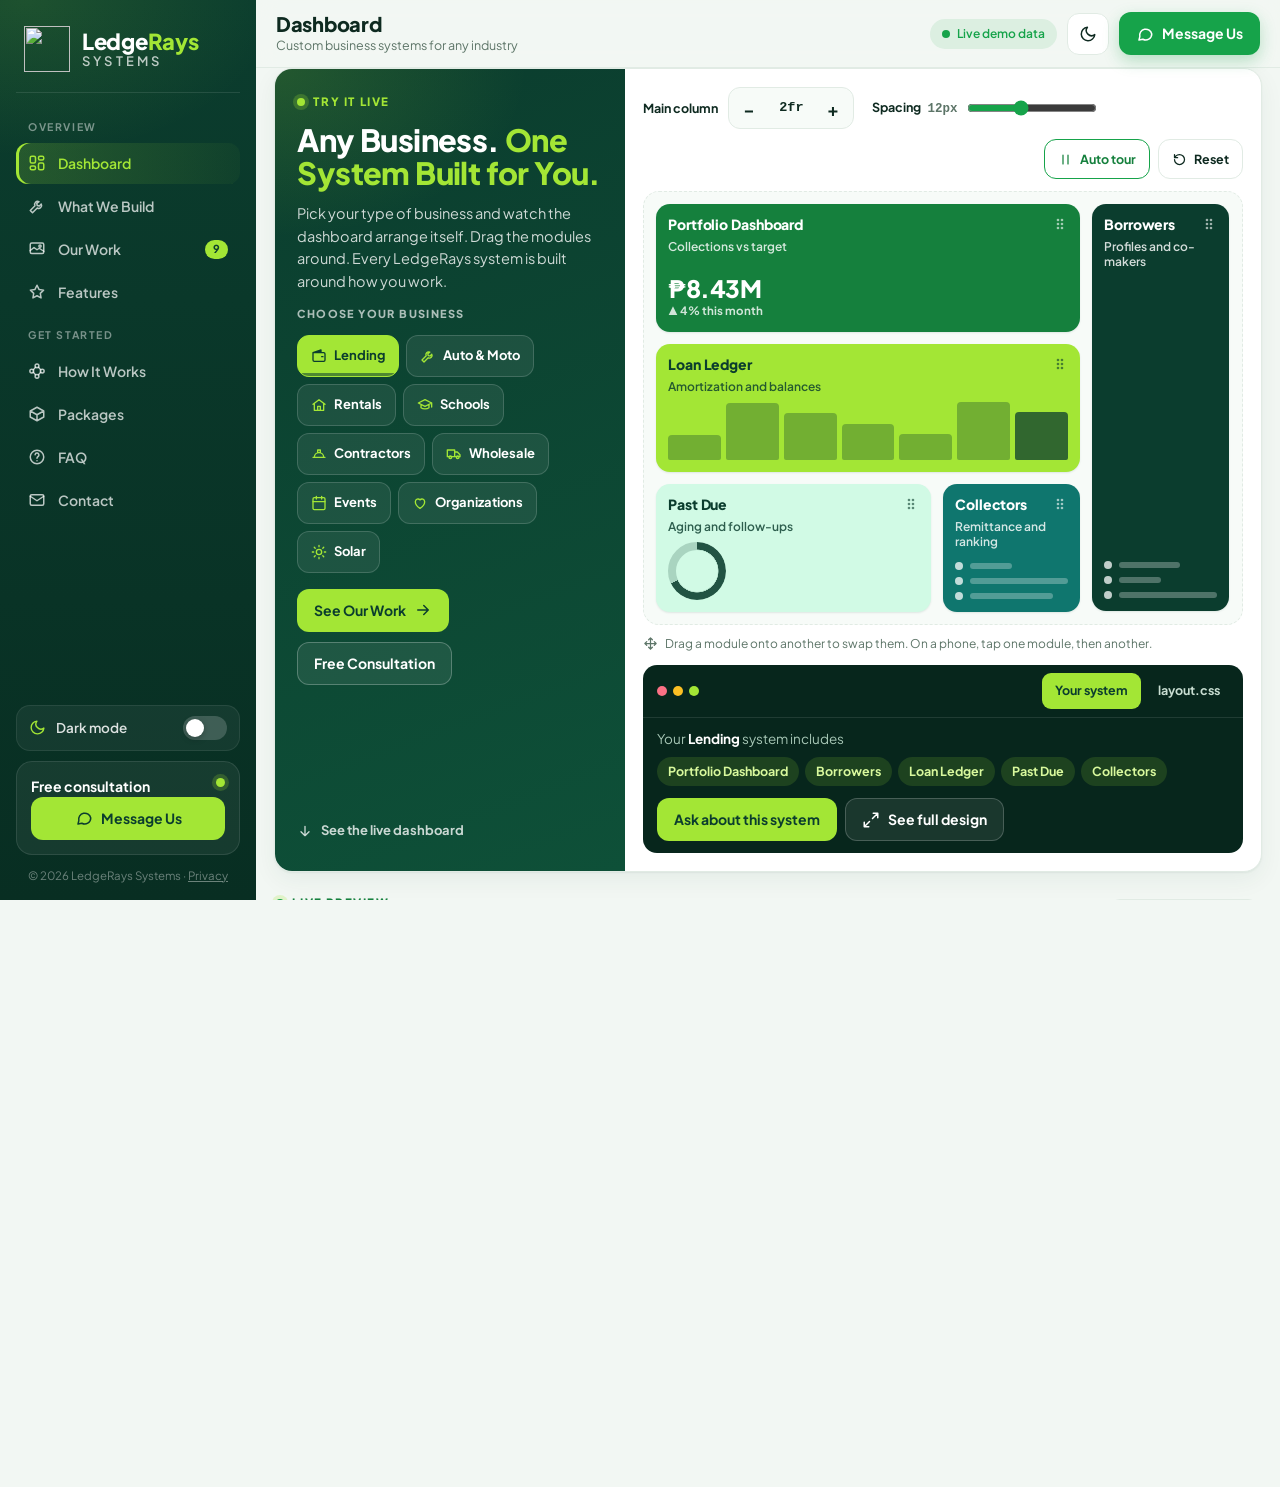
==== commit 82372c3e: "Add files via upload" ====
--- a/index.html
+++ b/index.html
@@ -20,10 +20,13 @@
   <meta property="og:image:height" content="630">
   <meta name="twitter:card" content="summary_large_image">
 
-  <link rel="icon" type="image/svg+xml" href="assets/favicon.svg">
-  <link rel="icon" type="image/png" sizes="32x32" href="assets/favicon-32.png">
-  <link rel="apple-touch-icon" href="assets/apple-touch-icon.png">
-
+    <link rel="icon" href="/favicon.ico" sizes="48x48">
+  <link rel="icon" type="image/png" sizes="32x32" href="/favicon-32x32.png">
+  <link rel="icon" type="image/png" sizes="16x16" href="/favicon-16x16.png">
+  <link rel="apple-touch-icon" sizes="180x180" href="/apple-touch-icon.png">
+  <link rel="manifest" href="/site.webmanifest">
+  <meta name="apple-mobile-web-app-title" content="LedgeRays">
+  
   <link rel="preconnect" href="https://fonts.googleapis.com">
   <link rel="preconnect" href="https://fonts.gstatic.com" crossorigin>
   <link href="https://fonts.googleapis.com/css2?family=Plus+Jakarta+Sans:wght@400;500;600;700;800&display=swap" rel="stylesheet">
@@ -116,7 +119,7 @@
         <p>Tell us how your business works. We'll show you what your system could look like.</p>
         <a href="https://m.me/LedgeRays" target="_blank" rel="noopener" class="btn btn-lime w-100"><svg class="ic"><use href="#i-chat"/></svg>Message Us</a>
       </div>
-      <div class="side-foot">© <span id="yr">2026</span> LedgeRays Systems</div>
+      <div class="side-foot">© <span id="yr">2026</span> LedgeRays Systems · <a href="privacy.html" style="color:inherit;text-decoration:underline">Privacy</a></div>
     </div>
   </aside>
 
@@ -477,6 +480,7 @@
                 <label><span class="lbl">Security check: <b id="captchaQ">What is 2 + 3?</b></span><input class="form-control" name="captcha" inputmode="numeric" autocomplete="off" required placeholder="Your answer"></label>
                 <label class="span-2">What do you want to track or improve?<textarea class="form-control" name="message" rows="3" required placeholder="Tell us how you manage your records today"></textarea></label>
               </div>
+              <p style="font-size:12px;color:var(--muted);margin:8px 0 10px">By sending this form, you agree to our <a href="privacy.html" style="text-decoration:underline">Privacy Policy</a>.</p>
               <div class="form-foot">
                 <span class="form-msg" id="formMsg" role="status"></span>
                 <button type="submit" class="btn btn-brand" id="sendBtn"><svg class="ic"><use href="#i-mail"/></svg>Send Message</button>
